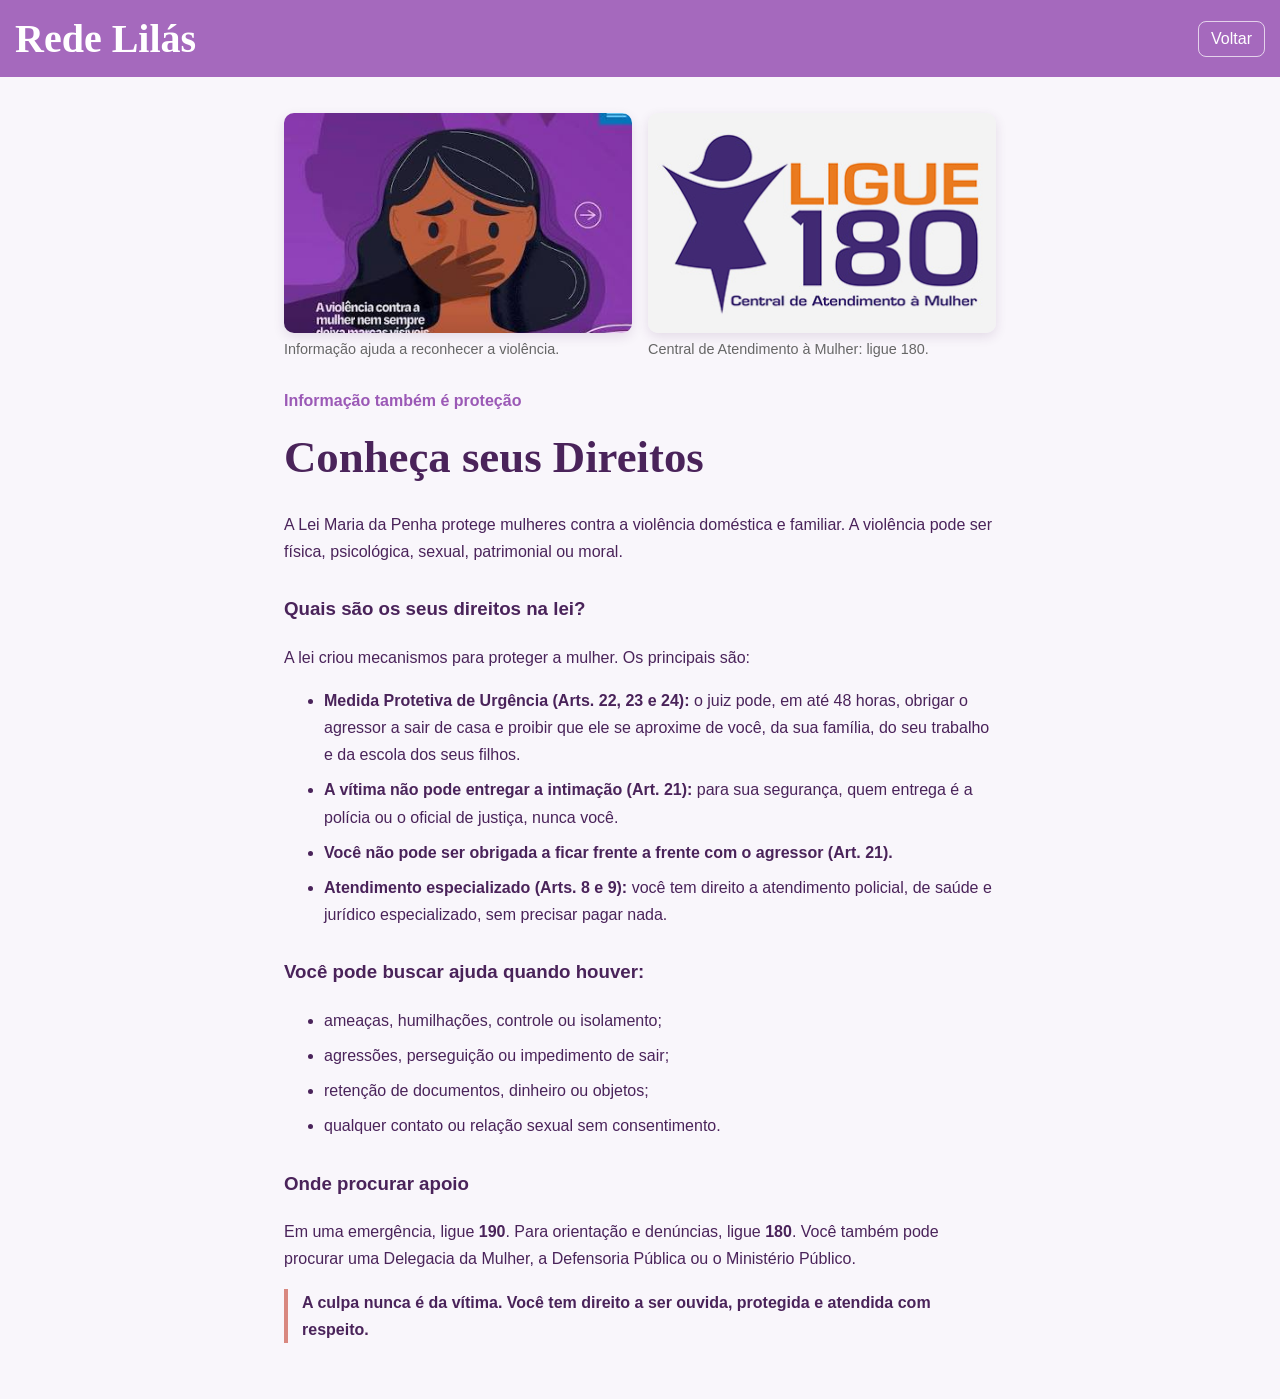
==== direitos.html @ bc1b5ece "atualizção da semna n sei cual" ====
<!DOCTYPE html>
<html lang="pt-BR">
<head>
  <meta charset="UTF-8">
  <meta name="viewport" content="width=device-width, initial-scale=1.0">
  <title>Conheça seus Direitos | Rede Lilás</title>
  <link rel="stylesheet" href="style.css">
</head>
<body>
  <header>
    <h1 id="TEXTO">Rede Lilás</h1>
    <a class="page-back" href="index.html">Voltar</a>
  </header>
  <main class="detail-page">
    <div class="detail-images">
      <figure>
        <img src="images.jpg" alt="Campanha de conscientização sobre violência contra a mulher">
        <figcaption>Informação ajuda a reconhecer a violência.</figcaption>
      </figure>
      <figure>
        <img src="mulher45124.jpg" alt="Cartaz com o telefone 180 da Central de Atendimento à Mulher">
        <figcaption>Central de Atendimento à Mulher: ligue 180.</figcaption>
      </figure>
    </div>
    <p class="detail-kicker">Informação também é proteção</p>
    <h2>Conheça seus Direitos</h2>
    <p>A Lei Maria da Penha protege mulheres contra a violência doméstica e familiar. A violência pode ser física, psicológica, sexual, patrimonial ou moral.</p>
    <h3>Quais são os seus direitos na lei?</h3>
    <p>A lei criou mecanismos para proteger a mulher. Os principais são:</p>
    <ul>
      <li><strong>Medida Protetiva de Urgência (Arts. 22, 23 e 24):</strong> o juiz pode, em até 48 horas, obrigar o agressor a sair de casa e proibir que ele se aproxime de você, da sua família, do seu trabalho e da escola dos seus filhos.</li>
      <li><strong>A vítima não pode entregar a intimação (Art. 21):</strong> para sua segurança, quem entrega é a polícia ou o oficial de justiça, nunca você.</li>
      <li><strong>Você não pode ser obrigada a ficar frente a frente com o agressor (Art. 21).</strong></li>
      <li><strong>Atendimento especializado (Arts. 8 e 9):</strong> você tem direito a atendimento policial, de saúde e jurídico especializado, sem precisar pagar nada.</li>
    </ul>
    <h3>Você pode buscar ajuda quando houver:</h3>
    <ul>
      <li>ameaças, humilhações, controle ou isolamento;</li>
      <li>agressões, perseguição ou impedimento de sair;</li>
      <li>retenção de documentos, dinheiro ou objetos;</li>
      <li>qualquer contato ou relação sexual sem consentimento.</li>
    </ul>
    <h3>Onde procurar apoio</h3>
    <p>Em uma emergência, ligue <strong>190</strong>. Para orientação e denúncias, ligue <strong>180</strong>. Você também pode procurar uma Delegacia da Mulher, a Defensoria Pública ou o Ministério Público.</p>
    <p class="detail-note">A culpa nunca é da vítima. Você tem direito a ser ouvida, protegida e atendida com respeito.</p>
  </main>
</body>
</html>
---- style.css ----
:root{
    --bg:#f9f6fb;
    --primary:#9b59b6;
    --accent:#d98880;
    --muted:#e8daef;
    --text:#4a235a;
  }
  *, *::before, *::after { box-sizing: border-box; }
  html { overflow-x: hidden; }
  body {
    font-family: 'Segoe UI', sans-serif;
    background-color: var(--bg);
    color: var(--text);
    margin: 0;
    text-align: center;
  }
  header {
    background-color: #a569bd;
    color: white;
    padding: 15px;
    display: flex;
    justify-content: space-between;
    align-items: center;
    gap: 12px;
  }
  header h1 { margin: 0; }
  .page-back {
    color:white;
    border:1px solid rgba(255,255,255,0.7);
    padding:8px 12px;
    border-radius:8px;
    text-decoration:none;
  }

  .page-back:hover, .page-back:focus-visible { background-color:rgba(255,255,255,0.15); }
  .header-buttons button {
    background-color: var(--accent);
    color: white;
    border: none;
    padding: 10px 14px;
    border-radius: 8px;
    cursor: pointer;
    margin-left: 8px;
  }

  .banner {
    background-color: #f4ecf7;
    padding: 60px; 
    display: flex;
    align-items: center;
    justify-content: center;
  }
  
  .hero {
    display: flex;
    align-items: center;
    gap: 40px; 
  }

  #TEXTO {
    font-family: "Cormorant Garamond", serif;
    font-size: 2.5rem; 
    font-weight: 700;
    margin: 0;
  }

  .banner-img {
    width: 1000px;
    max-width: 1000px; 
    height: auto;
    object-fit: cover;

  }
  
  .banner-text {
    width: 60%; 
    font-family: "Nunito Sans", sans-serif;
    font-size: 1.5rem; 
    line-height: 1.8; 
    color: #333;
    margin: 5%;
    
  }

  .hero img {
  width:100%;
  max-width:400px; 
  height:auto;
  display:block;
  border-radius:12px; 
  box-shadow:0 6px 18px rgba(74,35,90,0.12)
  }
  .acoes {
  display:flex; 
  justify-content:center; 
  gap:20px; margin:20px
  }

  .info {
  display:flex; 
  justify-content:space-around; 
  flex-wrap:wrap; margin:20px
  }

  .card {
  background-color:var(--muted); 
  padding:15px; 
  border-radius:10px; 
  width:250px; 
  margin:10px;
  color:var(--text);
  text-decoration:none;
  transition:transform .2s, box-shadow .2s, background-color .2s;
  }

  .card:hover, .card:focus-visible {
  background-color:#dfc9e8;
  box-shadow:0 5px 14px rgba(74,35,90,0.16);
  transform:translateY(-3px);
  outline:none;
  }

  .card-link {
  display:inline-block;
  margin-top:8px;
  color:var(--primary);
  font-weight:600;
  }

  .detail-page {
  max-width:760px;
  margin:36px auto 56px;
  padding:0 24px;
  text-align:left;
  line-height:1.7;
  }

  .detail-images {
  display:grid;
  grid-template-columns:repeat(2, minmax(0, 1fr));
  gap:16px;
  margin-bottom:28px;
  }

  .detail-images figure { margin:0; }
  .detail-images img {
  display:block;
  width:100%;
  height:220px;
  object-fit:cover;
  border-radius:10px;
  box-shadow:0 4px 12px rgba(74,35,90,0.12);
  }

  .detail-images figcaption {
  color:#666;
  font-size:.9rem;
  line-height:1.35;
  margin-top:7px;
  }

  .detail-page h2 {
  font-family:"Cormorant Garamond", serif;
  font-size:2.8rem;
  margin:0 0 12px;
  }

  .detail-page h3 { margin-top:28px; }
  .detail-page li { margin-bottom:8px; }
  .detail-kicker { color:var(--primary); font-weight:600; margin-bottom:4px; }
  .detail-note { border-left:4px solid var(--accent); padding-left:14px; font-weight:600; }

  .sobre {
      max-width:1000px; 
      margin:20px auto; 
      text-align:left; 
      padding:0 20px
  }

  .sobre p {
      line-height:1.6
  }

  .galeria {
      display:grid; 
      grid-template-columns:repeat(auto-fit,minmax(160px,1fr)); 
      gap:12px; max-width:1000px; 
      margin:20px auto; 
      padding:0 20px
  }

  .galeria .item {position:relative; 
      overflow:hidden; 
      border-radius:8px
  }

  .galeria img {width:100%; 
      display:block
  }

  .galeria .caption {
      position:absolute; 
      left:0; right:0; bottom:0; 
      background:linear-gradient(0deg, rgba(0,0,0,0.45), transparent); 
      color:white; 
      padding:8px; 
      font-weight:600; 
      transform:translateY(100%); 
      transition:transform .2s
  }

  .galeria .item:hover .caption{transform:translateY(0)}

    .contato {background-color:#fff;
       max-width:700px; 
      width:calc(100% - 40px);
       margin:20px auto 40px;
        padding:16px; 
        border-radius:10px; 
        box-shadow:0 4px 12px rgba(0,0,0,0.04); 
        text-align:left
      }

  .contato form {display:flex; 
      flex-direction:column;
       gap:10px
      }

  .contato input[type=text], .contato input[type=email], 
  .contato textarea {padding:8px; border-radius:6px; border:1px solid #ddd; width:100%; box-sizing:border-box}
  .contato button[type=submit] {background:var(--primary); color:#fff; border:none; padding:10px 12px; border-radius:8px; cursor:pointer}
  .resources {max-width:1000px; margin:10px auto 24px; padding:0 20px; text-align:left}
  .resource-list {display:grid; gap:10px}
  .resource-item {background:var(--muted); padding:10px; border-radius:8px; display:flex; justify-content:space-between; align-items:center}
  .copy-btn {background:transparent; border:1px solid rgba(0,0,0,0.08); padding:6px 8px; border-radius:6px; cursor:pointer}
  #mapaStatus {margin:0 auto 12px; color:#666}
  iframe {width:90%; height:300px; border:none; border-radius:10px}
  footer {background-color:#a569bd; color:white; padding:10px}
  .discreto header, .discreto .banner, .discreto .info, .discreto .sobre, .discreto .galeria, .discreto .mapa, .discreto footer {visibility:hidden}
  .quick-exit {display:none; position:fixed; top:8px; right:8px; background:#fff; color:var(--text); padding:6px 10px; border-radius:6px; box-shadow:0 2px 8px rgba(0,0,0,0.12)}
  .discreto .quick-exit {display:block}

  @media (max-width: 700px) {
    header {
      padding: 12px 16px;
      align-items: flex-start;
    }

    #TEXTO { font-size: 2rem; }
    .header-buttons { flex-shrink: 0; }
    .header-buttons button {
      margin-left: 0;
      padding: 9px 10px;
      font-size: .8rem;
    }

    .banner {
      padding: 28px 16px;
      flex-direction: column;
      gap: 24px;
    }

    .hero { width: 100%; }
    .hero img { max-width: 100%; }
    .banner-text {
      width: 100%;
      margin: 0;
      font-size: 1.05rem;
      line-height: 1.6;
    }

    .info { margin: 16px 10px; }
    .card {
      width: 100%;
      margin: 6px 0;
    }

    .sobre { margin: 20px auto; padding: 0 20px; }
    .detail-images { grid-template-columns:1fr; }
    .detail-images img { height:auto; max-height:320px; }
    .galeria {
      grid-template-columns: repeat(2, minmax(0, 1fr));
      gap: 8px;
      padding: 0 16px;
    }

    .contato {
      width: calc(100% - 32px);
      margin: 20px auto 32px;
      padding: 14px;
    }

    .resources { padding: 0 16px; }
    .resources > div[style] {
      flex-wrap: wrap;
      margin-right: 0 !important;
      margin-left: 0 !important;
    }
    .resources > div[style] input,
    .resources > div[style] button {
      min-width: 0;
      flex: 1 1 100% !important;
    }
    .resource-item {
      align-items: flex-start;
      flex-direction: column;
      gap: 10px;
    }
    .resource-item > div:last-child {
      display: flex;
      flex-wrap: wrap;
      gap: 6px;
    }
    .resource-item > div:last-child button { margin-left: 0 !important; }

    #mapaStatus { padding: 0 16px; }
    iframe { width: calc(100% - 32px); height: 280px; }
  }
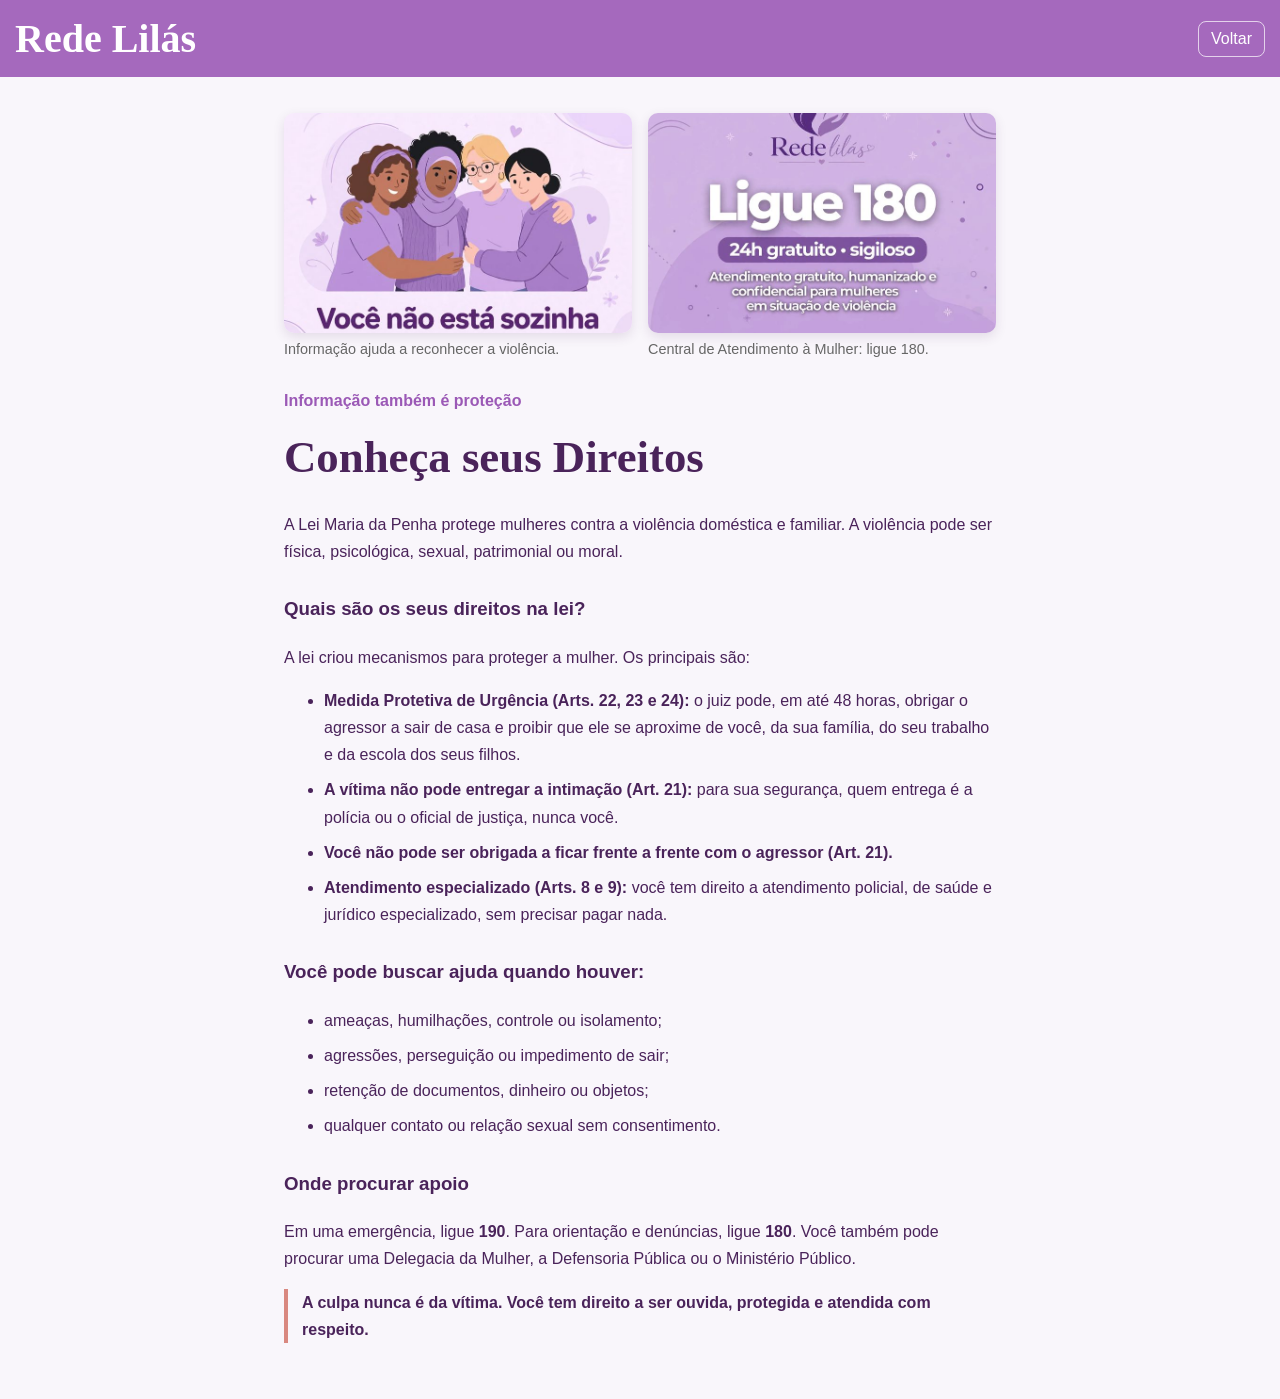
==== commit 711ea729: "geg" ====
--- a/direitos.html
+++ b/direitos.html
@@ -14,11 +14,11 @@
   <main class="detail-page">
     <div class="detail-images">
       <figure>
-        <img src="images.jpg" alt="Campanha de conscientização sobre violência contra a mulher">
+        <img src="hdhd.jpeg" alt="Campanha de conscientização sobre violência contra a mulher">
         <figcaption>Informação ajuda a reconhecer a violência.</figcaption>
       </figure>
       <figure>
-        <img src="mulher45124.jpg" alt="Cartaz com o telefone 180 da Central de Atendimento à Mulher">
+        <img src="180.jpeg" alt="Cartaz com o telefone 180 da Central de Atendimento à Mulher">
         <figcaption>Central de Atendimento à Mulher: ligue 180.</figcaption>
       </figure>
     </div>
--- a/style.css
+++ b/style.css
@@ -5,6 +5,8 @@
     --muted:#e8daef;
     --text:#4a235a;
   }
+
+
   *, *::before, *::after { box-sizing: border-box; }
   html { overflow-x: hidden; }
   body {
@@ -14,6 +16,24 @@
     margin: 0;
     text-align: center;
   }
+
+  a {
+    color: var(--primary);
+    text-decoration-thickness: 2px;
+    text-underline-offset: 3px;
+    transition: color .2s, background-color .2s;
+  }
+
+  a:hover {
+    color: #6c3483;
+  }
+
+  a:focus-visible {
+    outline: 3px solid var(--accent);
+    outline-offset: 3px;
+  }
+
+
   header {
     background-color: #a569bd;
     color: white;
@@ -23,6 +43,7 @@
     align-items: center;
     gap: 12px;
   }
+
   header h1 { margin: 0; }
   .page-back {
     color:white;
@@ -98,18 +119,25 @@
 
   .info {
   display:flex; 
-  justify-content:space-around; 
-  flex-wrap:wrap; margin:20px
+  justify-content:center; 
+  align-items:stretch;
+  flex-wrap:wrap;
+  gap:12px;
+  margin:20px
   }
 
   .card {
   background-color:var(--muted); 
-  padding:15px; 
+  padding:22px 20px; 
   border-radius:10px; 
-  width:250px; 
-  margin:10px;
+  width:300px;
+  min-height:190px;
+  margin:0;
   color:var(--text);
   text-decoration:none;
+  display:flex;
+  flex-direction:column;
+  justify-content:center;
   transition:transform .2s, box-shadow .2s, background-color .2s;
   }
 
@@ -169,6 +197,88 @@
   .detail-page li { margin-bottom:8px; }
   .detail-kicker { color:var(--primary); font-weight:600; margin-bottom:4px; }
   .detail-note { border-left:4px solid var(--accent); padding-left:14px; font-weight:600; }
+
+  .afghan-article {
+    background: rgba(255, 255, 255, 0.6);
+    padding: 28px 28px 32px;
+    border-radius: 18px;
+    box-shadow: 0 8px 24px rgba(74, 35, 90, 0.08);
+  }
+
+  .afghan-article .lead {
+    font-size: 1.08rem;
+    color: #4a235a;
+    margin-bottom: 20px;
+  }
+
+  .afghan-article ol,
+  .afghan-article ul {
+    padding-left: 1.5rem;
+  }
+
+  .afghan-article .quote {
+    margin: 26px 0;
+    padding: 18px 22px;
+    background: #f3e4f7;
+    border-left: 5px solid var(--primary);
+    color: var(--text);
+    font-weight: 700;
+    font-size: 1.1rem;
+    border-radius: 10px;
+  }
+.featured-image {
+    margin: 0 0 20px;
+    border-radius: 14px;
+    overflow: hidden;
+    box-shadow: 0 6px 18px rgba(74, 35, 90, 0.10);
+}
+
+.featured-image img {
+    display: block;
+    width: 100%;
+    height: 360px;
+    object-fit: cover;
+}
+  .image-gallery-two {
+    display: block;
+    width: 100%;
+    height: 360px;
+    object-fit: cover;
+}
+
+  .image-gallery-two figure {
+    margin: 0;
+    overflow: hidden;
+    border-radius: 12px;
+    box-shadow: 0 6px 18px rgba(74, 35, 90, 0.10);
+  }
+
+  .image-gallery-two img {
+    display: block;
+    width: 100%;
+    height: 240px;
+    object-fit: cover;
+  }
+
+.image-gallery-two {
+    margin: 18px 0 24px;
+}
+
+.image-gallery-two figure:only-child {
+    width: 100%;
+    margin: 0;
+    border-radius: 14px;
+    overflow: hidden;
+    box-shadow: 0 6px 18px rgba(74, 35, 90, 0.10);
+}
+
+.image-gallery-two figure:only-child img {
+    display: block;
+    width: 100%;
+    height: 360px;
+    object-fit: cover;
+}
+   
 
   .sobre {
       max-width:1000px; 
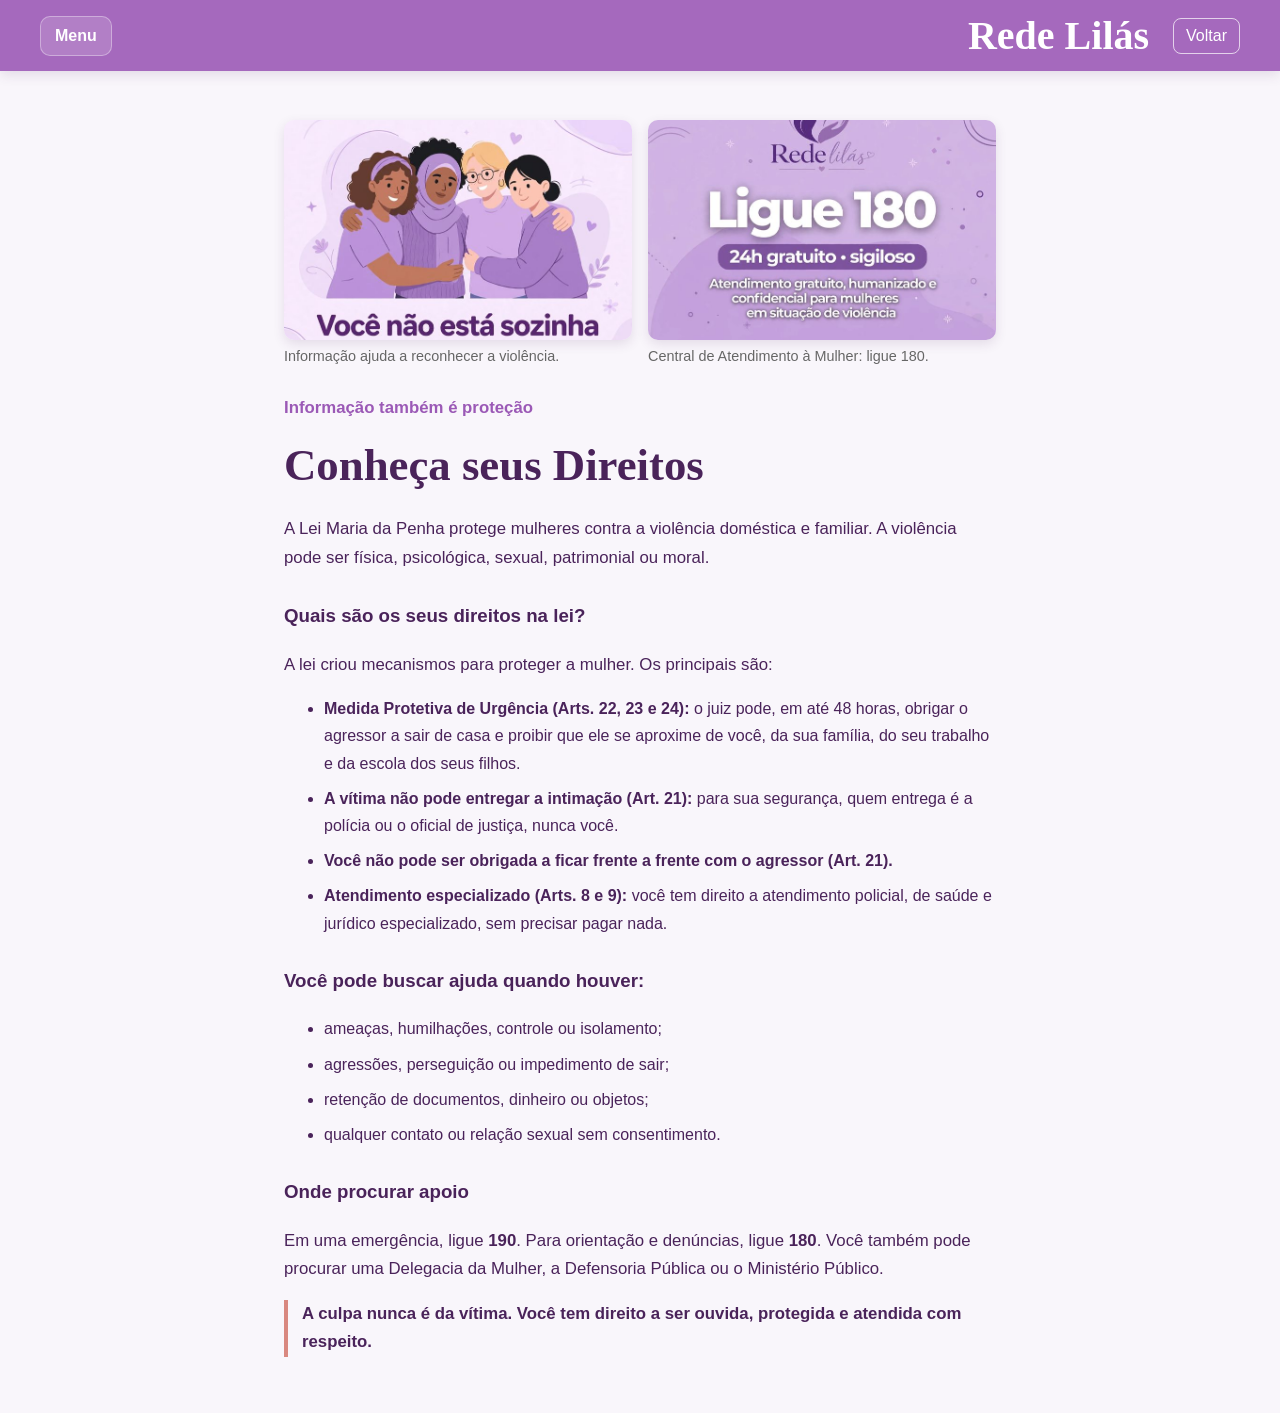
==== commit f6d3f6be: "fr" ====
--- a/direitos.html
+++ b/direitos.html
@@ -8,8 +8,24 @@
 </head>
 <body>
   <header>
-    <h1 id="TEXTO">Rede Lilás</h1>
-    <a class="page-back" href="index.html">Voltar</a>
+    <div class="header-inner">
+      <details class="topbar-menu">
+        <summary>Menu</summary>
+        <nav class="menu-links" aria-label="Menu principal">
+          <a href="index.html">Início</a>
+          <a href="direitos.html">Direitos</a>
+          <a href="rede-de-apoio.html">Mulheres no Afeganistão</a>
+          <a href="navegacao-segura.html">Histórias</a>
+          <a href="navegacao-segura.html#MALALA-YOUSAFZAI">Malala</a>
+          <a href="navegacao-segura.html#CASO-ROGER">Caso Roger</a>
+          <a href="navegacao-segura.html#MARIA-DA-PENHA">Maria da Penha</a>
+          <a href="navegacao-segura.html#ELIZA-SAMUDIO">Eliza Samudio</a>
+          <a href="navegacao-segura.html#ALISON-BOTHA">Alison Botha</a>
+        </nav>
+      </details>
+      <h1 id="TEXTO">Rede Lilás</h1>
+      <a class="page-back" href="index.html">Voltar</a>
+    </div>
   </header>
   <main class="detail-page">
     <div class="detail-images">
--- a/style.css
+++ b/style.css
@@ -6,6 +6,26 @@
     --text:#4a235a;
   }
 
+  .header-buttons {
+    display: flex;
+    gap: 10px; 
+    justify-content: center; 
+    margin-top: 10px; 
+  }
+  
+  .header-buttons button {
+    padding: 10px 20px;
+    border: none;
+    border-radius: 5px;
+    background-color: #6a1b9a; 
+    color: white;
+    font-size: 16px;
+    cursor: pointer;
+    transition: background-color 0.3s ease;
+  }
+  
+  .header-buttons button:hover {
+    background-color: #8e24aa; }
 
   *, *::before, *::after { box-sizing: border-box; }
   html { overflow-x: hidden; }
@@ -14,7 +34,15 @@
     background-color: var(--bg);
     color: var(--text);
     margin: 0;
+    padding-top: 88px;
     text-align: center;
+  }
+
+  p {
+    margin: 0 0 1rem;
+    font-size: 1.05rem;
+    line-height: 1.7;
+    color: var(--text);
   }
 
   a {
@@ -35,16 +63,109 @@
 
 
   header {
+    position: fixed;
+    top: 0;
+    left: 0;
+    right: 0;
+    z-index: 1000;
     background-color: #a569bd;
     color: white;
-    padding: 15px;
+    padding: 12px 18px;
+    box-shadow: 0 4px 12px rgba(74, 35, 90, 0.12);
+  }
+
+  .header-inner {
+    max-width: 1200px;
+    margin: 0 auto;
     display: flex;
+    align-items: center;
     justify-content: space-between;
+    gap: 12px;
+    position: relative;
+  }
+
+  .header-left,
+  .header-right {
+    display: flex;
     align-items: center;
     gap: 12px;
   }
 
+  .header-left {
+    justify-content: flex-start;
+    flex: 1;
+  }
+
+  .header-right {
+    justify-content: flex-end;
+    margin-left: auto;
+  }
+
+  .header-inner > h1 {
+    margin: 0;
+  }
+
+  .header-inner > .topbar-menu {
+    margin-right: auto;
+  }
+
+  .header-inner > .page-back {
+    margin-left: 12px;
+  }
+
   header h1 { margin: 0; }
+
+  .topbar-menu {
+    position: relative;
+  }
+
+  .topbar-menu summary {
+    list-style: none;
+    cursor: pointer;
+    padding: 10px 14px;
+    border-radius: 10px;
+    background: rgba(255,255,255,0.15);
+    color: white;
+    font-weight: 700;
+    border: 1px solid rgba(255,255,255,0.35);
+    user-select: none;
+  }
+
+  .topbar-menu summary::-webkit-details-marker { display: none; }
+
+  .topbar-menu[open] summary {
+    background: rgba(255,255,255,0.22);
+  }
+
+  .menu-links {
+    position: absolute;
+    right: 0;
+    top: calc(100% + 8px);
+    min-width: 220px;
+    background: #fff;
+    border-radius: 12px;
+    box-shadow: 0 12px 24px rgba(74, 35, 90, 0.16);
+    padding: 8px;
+    display: grid;
+    gap: 6px;
+    text-align: left;
+  }
+
+  .menu-links a {
+    display: block;
+    padding: 10px 12px;
+    border-radius: 8px;
+    color: var(--text);
+    text-decoration: none;
+    font-weight: 600;
+  }
+
+  .menu-links a:hover,
+  .menu-links a:focus-visible {
+    background: #f4ecf7;
+    color: var(--primary);
+  }
+
   .page-back {
     color:white;
     border:1px solid rgba(255,255,255,0.7);
@@ -157,7 +278,7 @@
 
   .detail-page {
   max-width:760px;
-  margin:36px auto 56px;
+  margin:32px auto 56px;
   padding:0 24px;
   text-align:left;
   line-height:1.7;
@@ -226,6 +347,37 @@
     font-size: 1.1rem;
     border-radius: 10px;
   }
+
+  .freedom-list,
+  .afghan-article ul,
+  .afghan-article ol {
+    padding-left: 1.4rem;
+  }
+
+  .statement,
+  .hashtags {
+    font-weight: 700;
+    color: var(--text);
+    margin-top: 16px;
+  }
+
+  .action-button {
+    display: inline-block;
+    margin-top: 20px;
+    background: var(--primary);
+    color: #fff;
+    padding: 10px 16px;
+    border-radius: 10px;
+    text-decoration: none;
+    font-weight: 700;
+  }
+
+  .action-button:hover,
+  .action-button:focus-visible {
+    background: #7d3d9d;
+    color: #fff;
+  }
+
 .featured-image {
     margin: 0 0 20px;
     border-radius: 14px;
@@ -353,7 +505,43 @@
   @media (max-width: 700px) {
     header {
       padding: 12px 16px;
-      align-items: flex-start;
+    }
+
+    .header-inner {
+      flex-wrap: wrap;
+      justify-content: space-between;
+      gap: 10px;
+    }
+
+    .header-left,
+    .header-right {
+      width: 100%;
+      justify-content: space-between;
+    }
+
+    header h1 {
+      width: auto;
+      font-size: clamp(1.8rem, 6vw, 2.4rem);
+      line-height: 1.2;
+      text-align: center;
+      flex: 1;
+    }
+
+    .page-back {
+      width: auto;
+      text-align: center;
+      display: inline-block;
+    }
+
+    .topbar-menu {
+      width: auto;
+      display: flex;
+      justify-content: center;
+    }
+
+    .menu-links {
+      right: 0;
+      transform: none;
     }
 
     #TEXTO { font-size: 2rem; }
@@ -386,8 +574,50 @@
     }
 
     .sobre { margin: 20px auto; padding: 0 20px; }
+    .detail-page {
+      max-width: 100%;
+      padding: 0 16px;
+      margin: 24px auto 40px;
+    }
+
+    .detail-page h2 {
+      font-size: 2.2rem;
+      line-height: 1.1;
+    }
+
+    .detail-page h3 {
+      font-size: 1.5rem;
+    }
+
     .detail-images { grid-template-columns:1fr; }
     .detail-images img { height:auto; max-height:320px; }
+    .featured-image img,
+    .image-gallery-two img {
+      height: 220px;
+    }
+
+    .afghan-article {
+      padding: 18px 16px 24px;
+    }
+
+    .afghan-article .lead,
+    .afghan-article p,
+    .afghan-article li {
+      font-size: 1rem;
+    }
+
+    .afghan-article .quote {
+      padding: 14px 16px;
+      font-size: 1rem;
+    }
+
+    .action-button {
+      display: block;
+      width: 100%;
+      text-align: center;
+      box-sizing: border-box;
+    }
+
     .galeria {
       grid-template-columns: repeat(2, minmax(0, 1fr));
       gap: 8px;
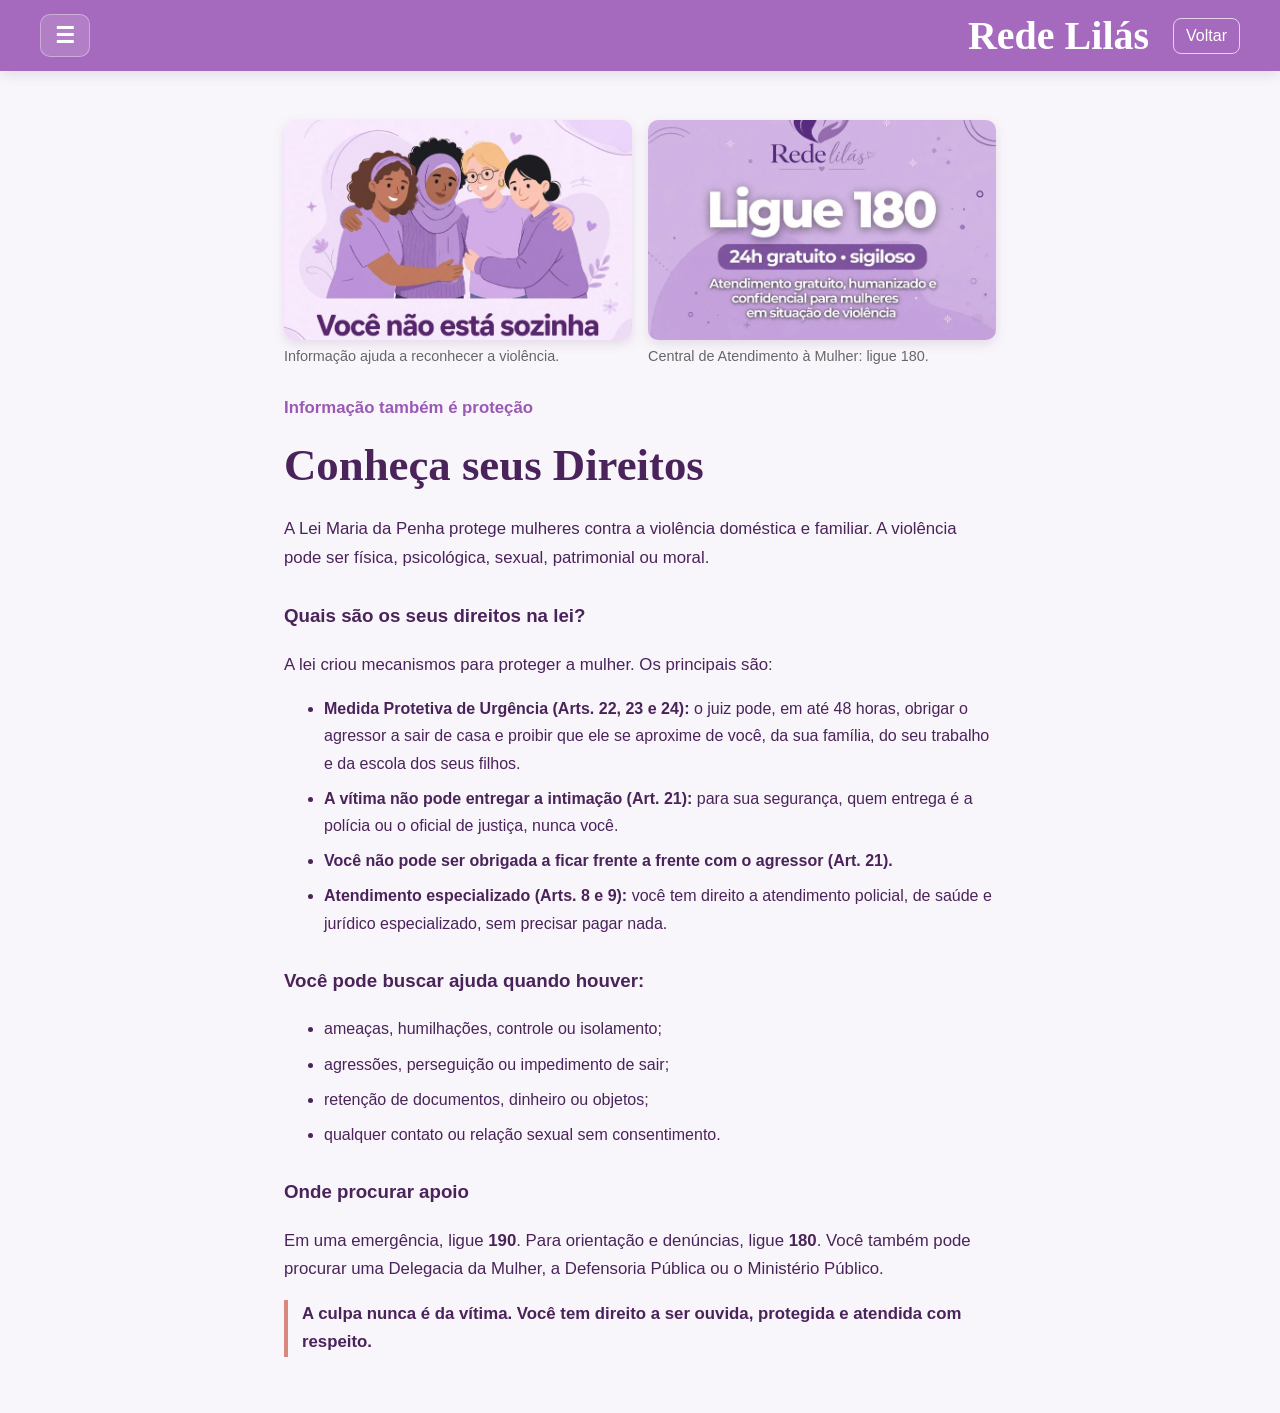
==== commit e3e127b7: "gbgrr" ====
--- a/direitos.html
+++ b/direitos.html
@@ -10,7 +10,7 @@
   <header>
     <div class="header-inner">
       <details class="topbar-menu">
-        <summary>Menu</summary>
+        <summary aria-label="Abrir menu" title="Abrir menu"><span class="menu-icon" aria-hidden="true">&#9776;</span></summary>
         <nav class="menu-links" aria-label="Menu principal">
           <a href="index.html">Início</a>
           <a href="direitos.html">Direitos</a>
--- a/style.css
+++ b/style.css
@@ -30,12 +30,13 @@
   *, *::before, *::after { box-sizing: border-box; }
   html { overflow-x: hidden; }
   body {
-    font-family: 'Segoe UI', sans-serif;
+    font-family: "Nunito Sans", "Segoe UI", sans-serif;
     background-color: var(--bg);
     color: var(--text);
     margin: 0;
     padding-top: 88px;
     text-align: center;
+    min-width: 320px;
   }
 
   p {
@@ -115,6 +116,18 @@
 
   header h1 { margin: 0; }
 
+  button,
+  input,
+  textarea { font: inherit; }
+
+  button:focus-visible,
+  summary:focus-visible,
+  input:focus-visible,
+  textarea:focus-visible {
+    outline: 3px solid var(--accent);
+    outline-offset: 2px;
+  }
+
   .topbar-menu {
     position: relative;
   }
@@ -129,9 +142,23 @@
     font-weight: 700;
     border: 1px solid rgba(255,255,255,0.35);
     user-select: none;
+    transition: background-color .2s ease, transform .2s ease, box-shadow .2s ease;
   }
 
   .topbar-menu summary::-webkit-details-marker { display: none; }
+
+  .menu-icon {
+    display: block;
+    font-size: 1.35rem;
+    line-height: 1;
+  }
+
+  .topbar-menu summary:hover,
+  .topbar-menu summary:focus-visible {
+    background: rgba(255,255,255,0.28);
+    transform: translateY(-2px);
+    box-shadow: 0 4px 10px rgba(74, 35, 90, 0.16);
+  }
 
   .topbar-menu[open] summary {
     background: rgba(255,255,255,0.22);
@@ -139,7 +166,7 @@
 
   .menu-links {
     position: absolute;
-    right: 0;
+    left: 0;
     top: calc(100% + 8px);
     min-width: 220px;
     background: #fff;
@@ -149,6 +176,13 @@
     display: grid;
     gap: 6px;
     text-align: left;
+    transform-origin: left top;
+    animation: menu-open .2s ease-out;
+  }
+
+  @keyframes menu-open {
+    from { opacity: 0; transform: translateY(-6px) scaleX(0); }
+    to { opacity: 1; transform: translateY(0) scaleX(1); }
   }
 
   .menu-links a {
@@ -187,16 +221,19 @@
 
   .banner {
     background-color: #f4ecf7;
-    padding: 60px; 
+    padding: 56px 24px;
     display: flex;
     align-items: center;
     justify-content: center;
+    gap: clamp(24px, 5vw, 64px);
   }
   
   .hero {
     display: flex;
     align-items: center;
-    gap: 40px; 
+    justify-content: center;
+    flex: 1 1 360px;
+    min-width: 0;
   }
 
   #TEXTO {
@@ -207,18 +244,18 @@
   }
 
   .banner-img {
-    width: 1000px;
-    max-width: 1000px; 
+    width: 100%;
+    max-width: 520px;
     height: auto;
     object-fit: cover;
 
   }
   
   .banner-text {
-    width: 60%; 
+    width: min(100%, 620px);
     font-family: "Nunito Sans", sans-serif;
-    font-size: 1.5rem; 
-    line-height: 1.8; 
+    font-size: clamp(1rem, 1.5vw, 1.25rem);
+    line-height: 1.65;
     color: #333;
     margin: 5%;
     
@@ -226,16 +263,16 @@
 
   .hero img {
   width:100%;
-  max-width:400px; 
+  max-width:520px;
   height:auto;
   display:block;
   border-radius:12px; 
-  box-shadow:0 6px 18px rgba(74,35,90,0.12)
+  box-shadow:0 6px 18px rgba(74,35,90,0.12);
   }
   .acoes {
   display:flex; 
   justify-content:center; 
-  gap:20px; margin:20px
+  gap:20px; margin:20px;
   }
 
   .info {
@@ -244,7 +281,8 @@
   align-items:stretch;
   flex-wrap:wrap;
   gap:12px;
-  margin:20px
+  margin:20px auto;
+  max-width: 1000px;
   }
 
   .card {
@@ -284,6 +322,118 @@
   line-height:1.7;
   }
 
+  .sobre,
+  .galeria,
+  .mapa,
+  .contato,
+  .resources {
+    width: min(100% - 32px, 1000px);
+    margin: 40px auto;
+  }
+
+  .sobre,
+  .mapa,
+  .contato,
+  .resources {
+    padding: 28px 24px;
+    background: #fff;
+    border-radius: 14px;
+    box-shadow: 0 6px 18px rgba(74, 35, 90, 0.08);
+  }
+
+  .sobre h3,
+  .galeria h3,
+  .mapa h3,
+  .contato h3,
+  .resources h3,
+  footer p { margin-top: 0; }
+
+  .galeria {
+    display: grid;
+    grid-template-columns: repeat(auto-fit, minmax(180px, 1fr));
+    gap: 14px;
+  }
+
+  .galeria .item { min-width: 0; }
+  .galeria img {
+    display: block;
+    width: 100%;
+    aspect-ratio: 4 / 3;
+    object-fit: cover;
+    border-radius: 10px;
+  }
+
+  #mapaAjuda {
+    display: block;
+    width: 100%;
+    min-height: 320px;
+    border: 0;
+    border-radius: 10px;
+  }
+
+  #con,
+  .resources > div:first-of-type {
+    display: flex;
+    flex-wrap: wrap;
+    gap: 10px;
+    justify-content: center;
+  }
+
+  #con input,
+  #con textarea { flex: 1 1 240px; }
+  #con textarea { min-width: 100%; resize: vertical; }
+  #con input,
+  #con textarea,
+  #con button,
+  .resources input,
+  .resources button {
+    min-height: 44px;
+    padding: 10px 12px;
+    border: 1px solid #d8c8df;
+    border-radius: 8px;
+  }
+
+  #con button,
+  .resources button { background: var(--primary); color: #fff; cursor: pointer; }
+
+  .resource-list { display: grid; gap: 10px; }
+  .resource-item {
+    display: flex;
+    align-items: center;
+    justify-content: space-between;
+    gap: 12px;
+    padding: 12px;
+    border: 1px solid #e4d8e8;
+    border-radius: 8px;
+    text-align: left;
+  }
+  .resource-item > div:last-child { display: flex; flex-wrap: wrap; gap: 6px; justify-content: flex-end; }
+  .resource-item button { min-height: 38px; padding: 8px 10px; border: 0; border-radius: 6px; cursor: pointer; }
+
+  .discreto > *:not(header):not(.quick-exit) { visibility: hidden; }
+  .discreto header { background: #222; }
+
+  .quick-exit {
+    position: fixed;
+    right: 18px;
+    bottom: 18px;
+    z-index: 1100;
+    min-height: 44px;
+    padding: 10px 16px;
+    border: 0;
+    border-radius: 8px;
+    background: #8e2f4f;
+    color: #fff;
+    font-weight: 700;
+    cursor: pointer;
+    box-shadow: 0 4px 12px rgba(50, 20, 30, 0.24);
+  }
+
+  .quick-exit:hover,
+  .quick-exit:focus-visible { background: #6f1f3a; }
+
+  footer { padding: 24px; }
+
   .detail-images {
   display:grid;
   grid-template-columns:repeat(2, minmax(0, 1fr));
@@ -378,6 +528,9 @@
     color: #fff;
   }
 
+  .map-link { display: none; }
+  .map-link:not([hidden]) { display: inline-block; }
+
 .featured-image {
     margin: 0 0 20px;
     border-radius: 14px;
@@ -392,10 +545,49 @@
     object-fit: cover;
 }
   .image-gallery-two {
-    display: block;
+      display: block;
     width: 100%;
-    height: 360px;
-    object-fit: cover;
+      margin: 24px 0;
+  }
+
+  .image-gallery-two figure { margin: 0; }
+  .image-gallery-two img {
+      display: block;
+      width: 100%;
+      max-height: 420px;
+      object-fit: cover;
+      border-radius: 10px;
+  }
+
+  @media (max-width: 700px) {
+    body { padding-top: 116px; }
+    header { padding: 10px 12px; }
+    .header-inner,
+    .header-left { flex-wrap: wrap; }
+    .header-inner { justify-content: center; }
+    .header-left { justify-content: center; flex-basis: 100%; }
+    .header-right { margin-left: 0; }
+    .header-inner > .page-back { margin-left: 0; }
+    .topbar-menu { z-index: 2; }
+    .menu-links { left: 0; right: auto; min-width: min(260px, calc(100vw - 24px)); }
+    #TEXTO { font-size: 1.8rem; }
+    .banner { flex-direction: column; padding: 28px 16px; }
+    .banner-text { margin: 0; text-align: left; }
+    .hero img { max-height: 300px; object-fit: cover; }
+    .detail-page { padding: 0 16px; margin-top: 24px; }
+    .detail-images { grid-template-columns: 1fr; }
+    .detail-page h2 { font-size: 2.2rem; }
+    .afghan-article { padding: 20px 16px 24px; }
+    .featured-image img { height: 240px; }
+    .resource-item { align-items: flex-start; flex-direction: column; }
+    .resource-item > div:last-child { justify-content: flex-start; }
+    .resources > div:first-of-type { flex-direction: column; }
+    .resources input { width: 100% !important; flex: auto !important; }
+    .quick-exit { right: 12px; bottom: 12px; }
+  }
+
+  @media (prefers-reduced-motion: reduce) {
+    *, *::before, *::after { scroll-behavior: auto !important; transition-duration: 0.01ms !important; }
 }
 
   .image-gallery-two figure {
@@ -519,6 +711,10 @@
       justify-content: space-between;
     }
 
+    .header-right {
+      justify-content: flex-end;
+    }
+
     header h1 {
       width: auto;
       font-size: clamp(1.8rem, 6vw, 2.4rem);
@@ -540,8 +736,7 @@
     }
 
     .menu-links {
-      right: 0;
-      transform: none;
+      left: 0;
     }
 
     #TEXTO { font-size: 2rem; }
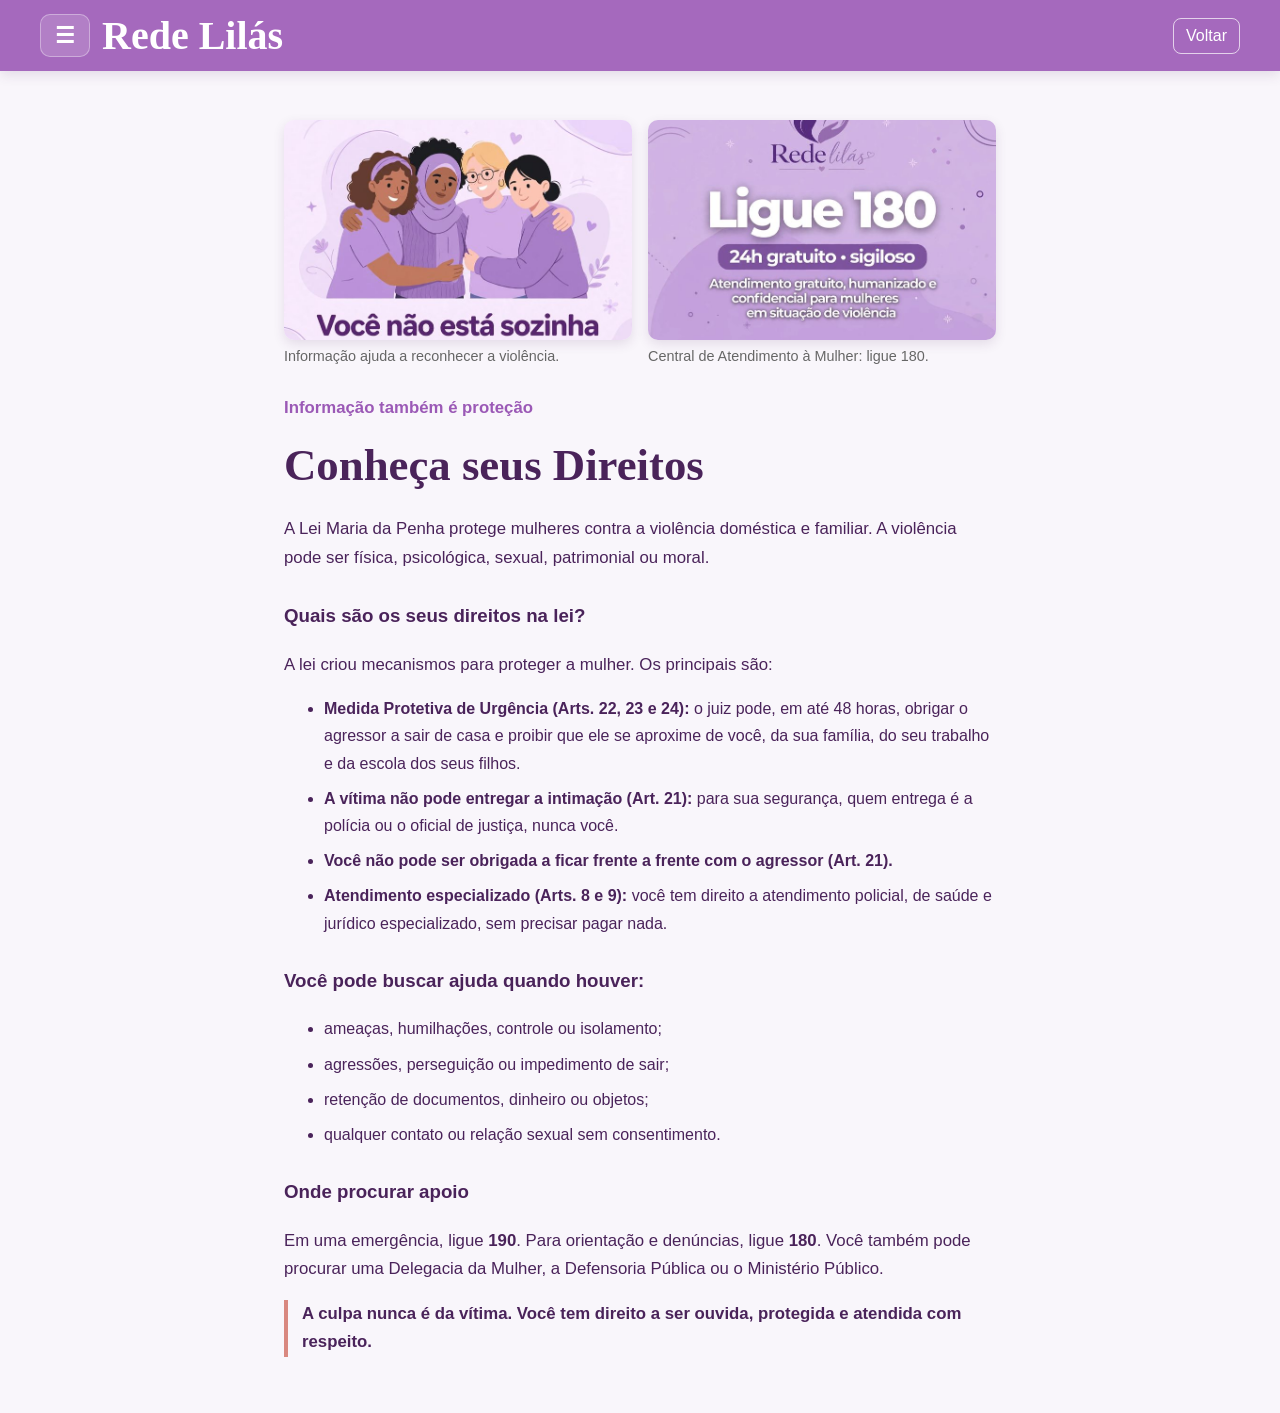
==== commit 5ca36a50: "thyj" ====
--- a/direitos.html
+++ b/direitos.html
@@ -9,6 +9,7 @@
 <body>
   <header>
     <div class="header-inner">
+      <div class="header-left">
       <details class="topbar-menu">
         <summary aria-label="Abrir menu" title="Abrir menu"><span class="menu-icon" aria-hidden="true">&#9776;</span></summary>
         <nav class="menu-links" aria-label="Menu principal">
@@ -24,7 +25,8 @@
         </nav>
       </details>
       <h1 id="TEXTO">Rede Lilás</h1>
-      <a class="page-back" href="index.html">Voltar</a>
+      </div>
+      <div class="header-right"><a class="page-back" href="index.html">Voltar</a></div>
     </div>
   </header>
   <main class="detail-page">
--- a/style.css
+++ b/style.css
@@ -5,27 +5,6 @@
     --muted:#e8daef;
     --text:#4a235a;
   }
-
-  .header-buttons {
-    display: flex;
-    gap: 10px; 
-    justify-content: center; 
-    margin-top: 10px; 
-  }
-  
-  .header-buttons button {
-    padding: 10px 20px;
-    border: none;
-    border-radius: 5px;
-    background-color: #6a1b9a; 
-    color: white;
-    font-size: 16px;
-    cursor: pointer;
-    transition: background-color 0.3s ease;
-  }
-  
-  .header-buttons button:hover {
-    background-color: #8e24aa; }
 
   *, *::before, *::after { box-sizing: border-box; }
   html { overflow-x: hidden; }
@@ -85,33 +64,20 @@
     position: relative;
   }
 
-  .header-left,
+  .header-left {
+    display: flex;
+    align-items: center;
+    justify-content: flex-start;
+    gap: 12px;
+    min-width: 0;
+    flex: 1;
+  }
+
   .header-right {
     display: flex;
     align-items: center;
-    gap: 12px;
-  }
-
-  .header-left {
-    justify-content: flex-start;
-    flex: 1;
-  }
-
-  .header-right {
     justify-content: flex-end;
     margin-left: auto;
-  }
-
-  .header-inner > h1 {
-    margin: 0;
-  }
-
-  .header-inner > .topbar-menu {
-    margin-right: auto;
-  }
-
-  .header-inner > .page-back {
-    margin-left: 12px;
   }
 
   header h1 { margin: 0; }
@@ -216,7 +182,14 @@
     padding: 10px 14px;
     border-radius: 8px;
     cursor: pointer;
-    margin-left: 8px;
+    white-space: nowrap;
+    transition: background-color .2s ease, transform .2s ease;
+  }
+
+  .header-buttons button:hover,
+  .header-buttons button:focus-visible {
+    background-color: #c56f68;
+    transform: translateY(-1px);
   }
 
   .banner {
@@ -560,17 +533,12 @@
   }
 
   @media (max-width: 700px) {
-    body { padding-top: 116px; }
+    body { padding-top: 88px; }
     header { padding: 10px 12px; }
-    .header-inner,
-    .header-left { flex-wrap: wrap; }
-    .header-inner { justify-content: center; }
-    .header-left { justify-content: center; flex-basis: 100%; }
-    .header-right { margin-left: 0; }
-    .header-inner > .page-back { margin-left: 0; }
-    .topbar-menu { z-index: 2; }
+    .header-inner { gap: 8px; }
+    .topbar-menu { z-index: 2; flex-shrink: 0; }
     .menu-links { left: 0; right: auto; min-width: min(260px, calc(100vw - 24px)); }
-    #TEXTO { font-size: 1.8rem; }
+    #TEXTO { font-size: clamp(1.45rem, 7vw, 2rem); white-space: nowrap; overflow: hidden; text-overflow: ellipsis; text-align: center; }
     .banner { flex-direction: column; padding: 28px 16px; }
     .banner-text { margin: 0; text-align: left; }
     .hero img { max-height: 300px; object-fit: cover; }
@@ -695,54 +663,10 @@
   .discreto .quick-exit {display:block}
 
   @media (max-width: 700px) {
-    header {
-      padding: 12px 16px;
-    }
-
-    .header-inner {
-      flex-wrap: wrap;
-      justify-content: space-between;
-      gap: 10px;
-    }
-
-    .header-left,
-    .header-right {
-      width: 100%;
-      justify-content: space-between;
-    }
-
-    .header-right {
-      justify-content: flex-end;
-    }
-
-    header h1 {
-      width: auto;
-      font-size: clamp(1.8rem, 6vw, 2.4rem);
-      line-height: 1.2;
-      text-align: center;
-      flex: 1;
-    }
-
-    .page-back {
-      width: auto;
-      text-align: center;
-      display: inline-block;
-    }
-
-    .topbar-menu {
-      width: auto;
-      display: flex;
-      justify-content: center;
-    }
-
-    .menu-links {
-      left: 0;
-    }
-
-    #TEXTO { font-size: 2rem; }
+    header h1 { line-height: 1.2; text-align: left; }
+    .page-back { display: inline-block; white-space: nowrap; }
     .header-buttons { flex-shrink: 0; }
     .header-buttons button {
-      margin-left: 0;
       padding: 9px 10px;
       font-size: .8rem;
     }
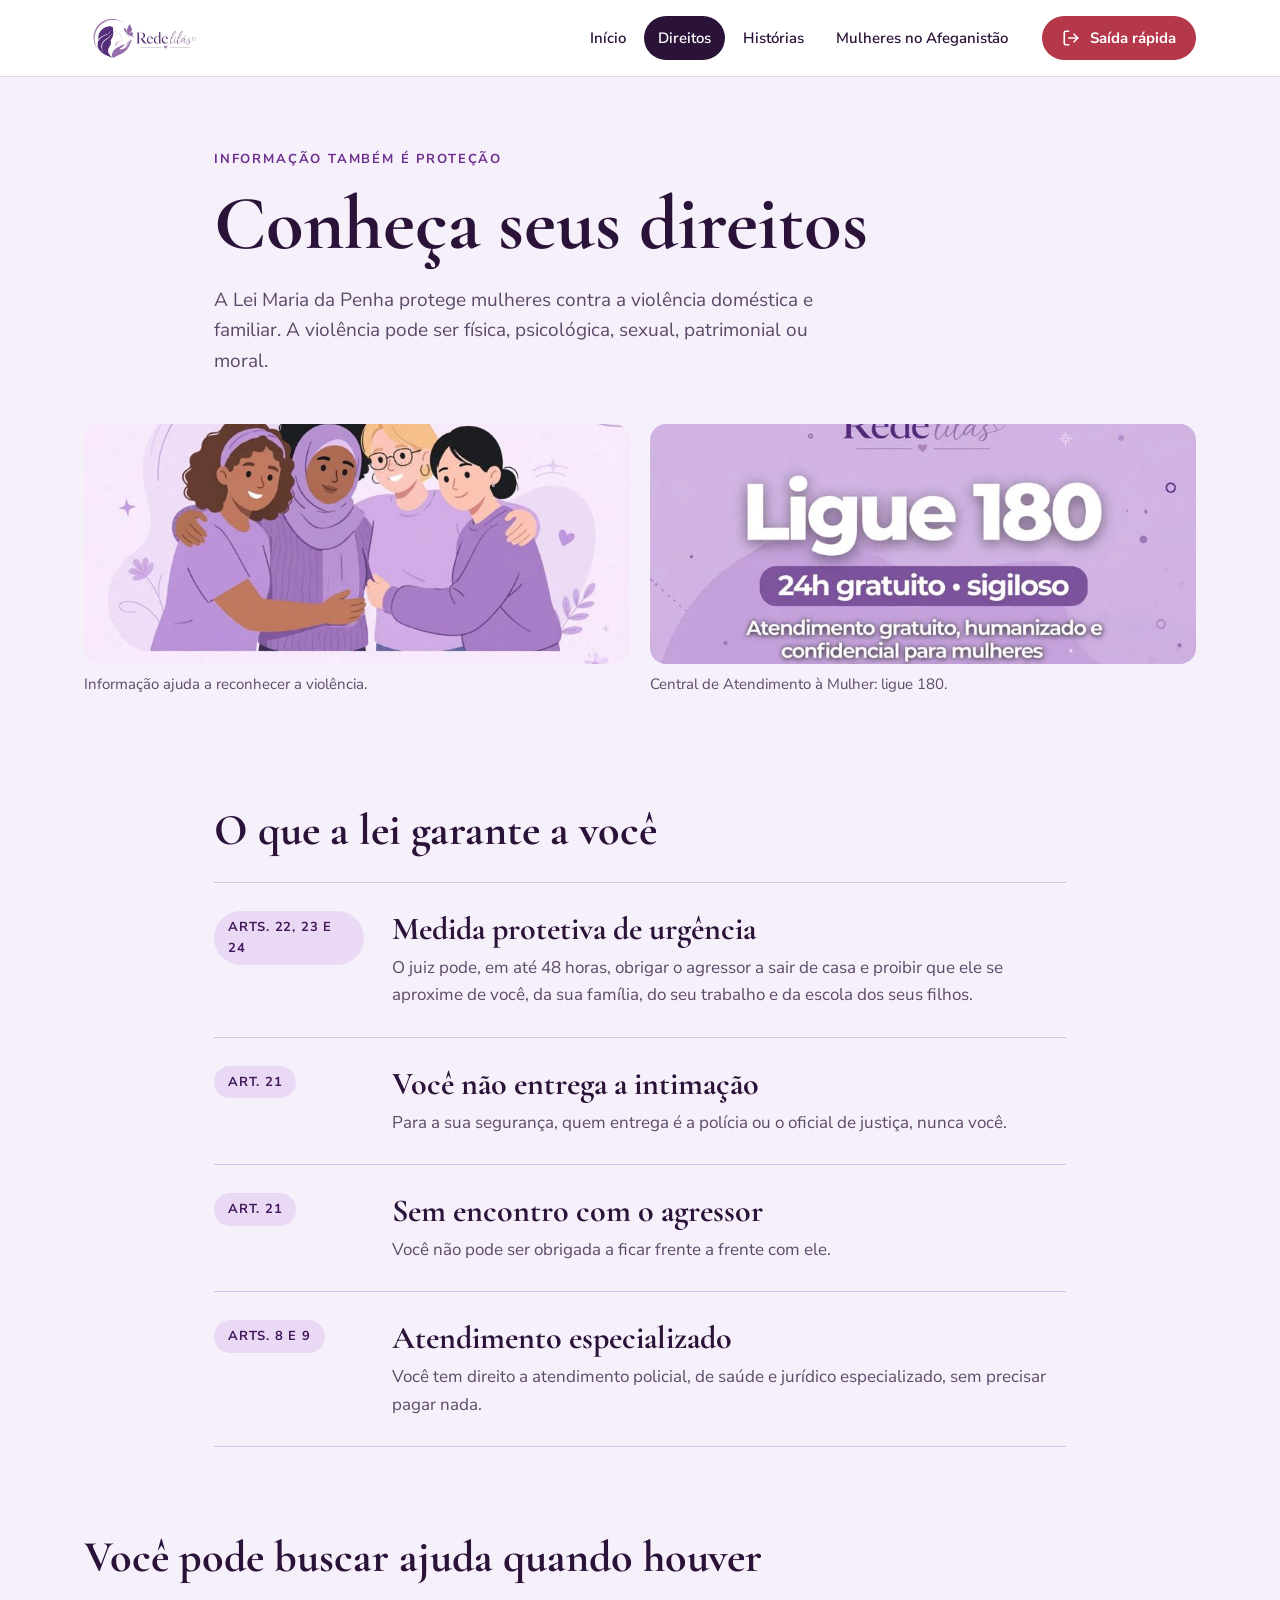
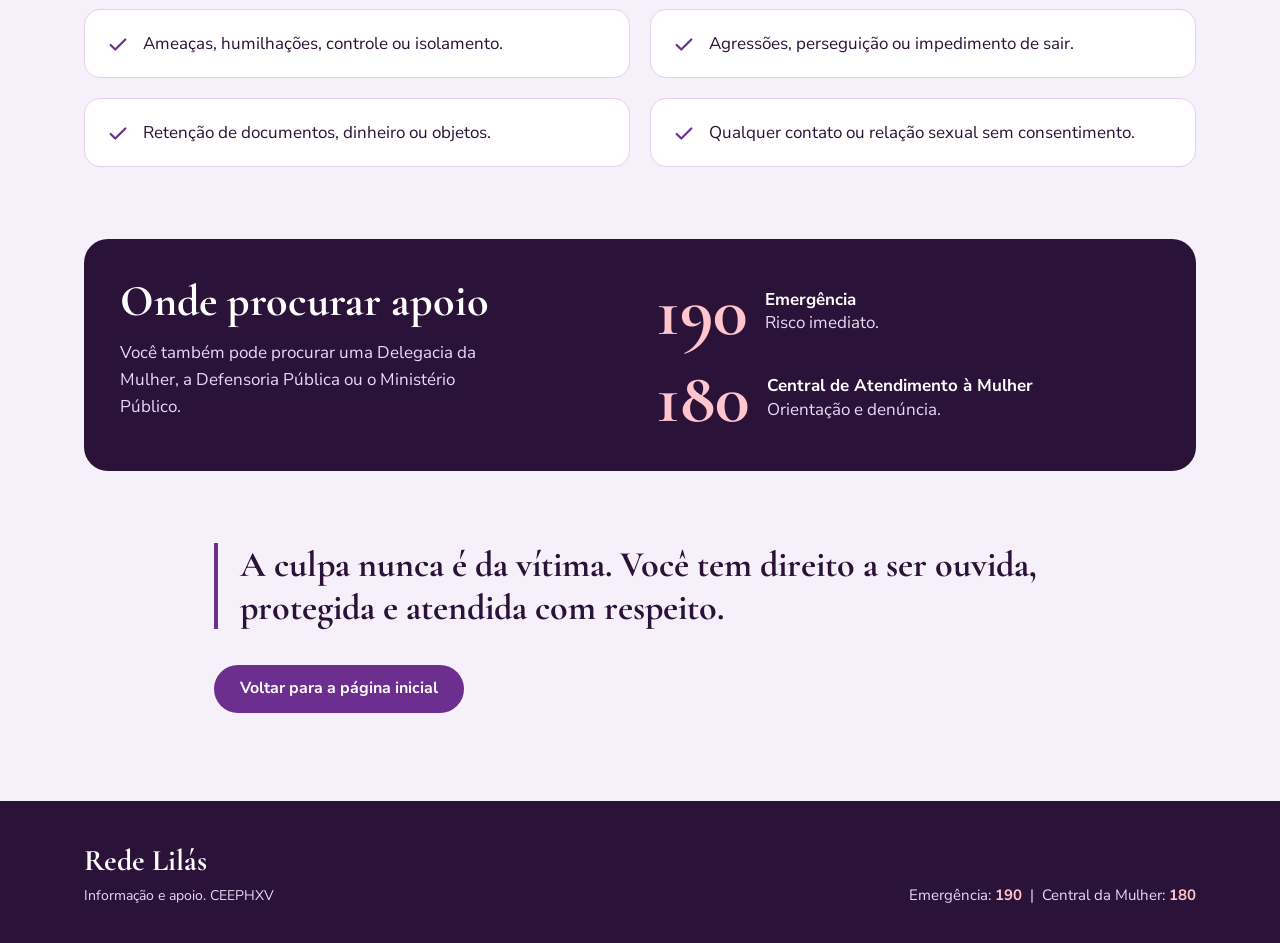
==== commit 2bcdba7f: "nefjneigf" ====
--- a/direitos.html
+++ b/direitos.html
@@ -4,63 +4,109 @@
   <meta charset="UTF-8">
   <meta name="viewport" content="width=device-width, initial-scale=1.0">
   <title>Conheça seus Direitos | Rede Lilás</title>
+  <link rel="preconnect" href="https://fonts.googleapis.com">
+  <link rel="preconnect" href="https://fonts.gstatic.com" crossorigin>
+  <link href="https://fonts.googleapis.com/css2?family=Cormorant+Garamond:ital,wght@0,600;0,700;1,600&family=Nunito+Sans:wght@400;600;700&display=swap" rel="stylesheet">
   <link rel="stylesheet" href="style.css">
 </head>
 <body>
-  <header>
-    <div class="header-inner">
-      <div class="header-left">
-      <details class="topbar-menu">
-        <summary aria-label="Abrir menu" title="Abrir menu"><span class="menu-icon" aria-hidden="true">&#9776;</span></summary>
-        <nav class="menu-links" aria-label="Menu principal">
-          <a href="index.html">Início</a>
-          <a href="direitos.html">Direitos</a>
-          <a href="rede-de-apoio.html">Mulheres no Afeganistão</a>
-          <a href="navegacao-segura.html">Histórias</a>
-          <a href="navegacao-segura.html#MALALA-YOUSAFZAI">Malala</a>
-          <a href="navegacao-segura.html#CASO-ROGER">Caso Roger</a>
-          <a href="navegacao-segura.html#MARIA-DA-PENHA">Maria da Penha</a>
-          <a href="navegacao-segura.html#ELIZA-SAMUDIO">Eliza Samudio</a>
-          <a href="navegacao-segura.html#ALISON-BOTHA">Alison Botha</a>
-        </nav>
-      </details>
-      <h1 id="TEXTO">Rede Lilás</h1>
-      </div>
-      <div class="header-right"><a class="page-back" href="index.html">Voltar</a></div>
+  <header class="site-header">
+    <div class="wrap hdr">
+      <a class="brand" href="index.html"><img src="banner.jpeg" alt="Rede Lilás, página inicial"></a>
+      <nav class="nav" aria-label="Menu principal">
+        <a href="index.html">Início</a>
+        <a href="direitos.html" aria-current="page">Direitos</a>
+        <a href="navegacao-segura.html">Histórias</a>
+        <a href="rede-de-apoio.html">Mulheres no Afeganistão</a>
+      </nav>
+      <button type="button" class="btn btn-exit" data-saida-rapida>
+        <svg width="18" height="18" viewBox="0 0 24 24" fill="none" stroke="currentColor" stroke-width="2.2" stroke-linecap="round" stroke-linejoin="round" aria-hidden="true"><path d="M9 21H5a2 2 0 0 1-2-2V5a2 2 0 0 1 2-2h4"/><path d="M16 17l5-5-5-5"/><path d="M21 12H9"/></svg>
+        Saída rápida
+      </button>
     </div>
   </header>
-  <main class="detail-page">
-    <div class="detail-images">
-      <figure>
-        <img src="hdhd.jpeg" alt="Campanha de conscientização sobre violência contra a mulher">
-        <figcaption>Informação ajuda a reconhecer a violência.</figcaption>
-      </figure>
-      <figure>
-        <img src="180.jpeg" alt="Cartaz com o telefone 180 da Central de Atendimento à Mulher">
-        <figcaption>Central de Atendimento à Mulher: ligue 180.</figcaption>
-      </figure>
+
+  <main>
+    <section class="narrow" style="padding-block: 72px 24px;">
+      <p class="kicker">Informação também é proteção</p>
+      <h1 class="h1">Conheça seus direitos</h1>
+      <p class="muted" style="margin-top: 24px; font-size: 19px; max-width: 56ch;">A Lei Maria da Penha protege mulheres contra a violência doméstica e familiar. A violência pode ser física, psicológica, sexual, patrimonial ou moral.</p>
+    </section>
+
+    <section class="wrap" style="padding-block: 24px 24px;">
+      <div class="photos">
+        <figure>
+          <img src="hdhd.jpeg" alt="Campanha de conscientização sobre violência contra a mulher">
+          <figcaption>Informação ajuda a reconhecer a violência.</figcaption>
+        </figure>
+        <figure>
+          <img src="180.jpeg" alt="Cartaz com o telefone 180 da Central de Atendimento à Mulher">
+          <figcaption>Central de Atendimento à Mulher: ligue 180.</figcaption>
+        </figure>
+      </div>
+    </section>
+
+    <section class="narrow sec">
+      <h2 class="h2 sm" style="margin-bottom: 28px;">O que a lei garante a você</h2>
+      <div>
+        <div class="right">
+          <span class="art">Arts. 22, 23 e 24</span>
+          <div><h3 class="right-t">Medida protetiva de urgência</h3><p class="muted">O juiz pode, em até 48 horas, obrigar o agressor a sair de casa e proibir que ele se aproxime de você, da sua família, do seu trabalho e da escola dos seus filhos.</p></div>
+        </div>
+        <div class="right">
+          <span class="art">Art. 21</span>
+          <div><h3 class="right-t">Você não entrega a intimação</h3><p class="muted">Para a sua segurança, quem entrega é a polícia ou o oficial de justiça, nunca você.</p></div>
+        </div>
+        <div class="right">
+          <span class="art">Art. 21</span>
+          <div><h3 class="right-t">Sem encontro com o agressor</h3><p class="muted">Você não pode ser obrigada a ficar frente a frente com ele.</p></div>
+        </div>
+        <div class="right">
+          <span class="art">Arts. 8 e 9</span>
+          <div><h3 class="right-t">Atendimento especializado</h3><p class="muted">Você tem direito a atendimento policial, de saúde e jurídico especializado, sem precisar pagar nada.</p></div>
+        </div>
+      </div>
+    </section>
+
+    <section class="wrap" style="padding-bottom: 72px;">
+      <h2 class="h2 sm" style="margin-bottom: 28px;">Você pode buscar ajuda quando houver</h2>
+      <div class="g2 tight">
+        <div class="when"><svg width="22" height="22" viewBox="0 0 24 24" fill="none" stroke="#6d2f8f" stroke-width="2.4" stroke-linecap="round" stroke-linejoin="round" aria-hidden="true"><path d="M20 6L9 17l-5-5"/></svg><p>Ameaças, humilhações, controle ou isolamento.</p></div>
+        <div class="when"><svg width="22" height="22" viewBox="0 0 24 24" fill="none" stroke="#6d2f8f" stroke-width="2.4" stroke-linecap="round" stroke-linejoin="round" aria-hidden="true"><path d="M20 6L9 17l-5-5"/></svg><p>Agressões, perseguição ou impedimento de sair.</p></div>
+        <div class="when"><svg width="22" height="22" viewBox="0 0 24 24" fill="none" stroke="#6d2f8f" stroke-width="2.4" stroke-linecap="round" stroke-linejoin="round" aria-hidden="true"><path d="M20 6L9 17l-5-5"/></svg><p>Retenção de documentos, dinheiro ou objetos.</p></div>
+        <div class="when"><svg width="22" height="22" viewBox="0 0 24 24" fill="none" stroke="#6d2f8f" stroke-width="2.4" stroke-linecap="round" stroke-linejoin="round" aria-hidden="true"><path d="M20 6L9 17l-5-5"/></svg><p>Qualquer contato ou relação sexual sem consentimento.</p></div>
+      </div>
+    </section>
+
+    <section class="wrap" style="padding-bottom: 72px;">
+      <div class="help-panel">
+        <div>
+          <h2 class="h2 sm" style="margin-bottom: 14px; color: #ffffff;">Onde procurar apoio</h2>
+          <p style="color: #e9d9f3; max-width: 36ch;">Você também pode procurar uma Delegacia da Mulher, a Defensoria Pública ou o Ministério Público.</p>
+        </div>
+        <div style="display: flex; flex-direction: column; gap: 22px;">
+          <div style="display: flex; align-items: center; gap: 18px;"><span class="num">190</span><span style="color: #e9d9f3; line-height: 1.4;"><strong style="color: #ffffff;">Emergência</strong><br>Risco imediato.</span></div>
+          <div style="display: flex; align-items: center; gap: 18px;"><span class="num">180</span><span style="color: #e9d9f3; line-height: 1.4;"><strong style="color: #ffffff;">Central de Atendimento à Mulher</strong><br>Orientação e denúncia.</span></div>
+        </div>
+      </div>
+    </section>
+
+    <section class="narrow" style="padding-bottom: 88px;">
+      <p class="pull">A culpa nunca é da vítima. Você tem direito a ser ouvida, protegida e atendida com respeito.</p>
+      <div style="margin-top: 36px;"><a class="btn btn-primary" href="index.html">Voltar para a página inicial</a></div>
+    </section>
+  </main>
+
+  <footer class="site-footer">
+    <div class="wrap foot-in">
+      <div>
+        <div class="foot-brand">Rede Lilás</div>
+        <p style="font-size: 14px;">Informação e apoio. CEEPHXV</p>
+      </div>
+      <p>Emergência: <strong>190</strong> &nbsp;|&nbsp; Central da Mulher: <strong>180</strong></p>
     </div>
-    <p class="detail-kicker">Informação também é proteção</p>
-    <h2>Conheça seus Direitos</h2>
-    <p>A Lei Maria da Penha protege mulheres contra a violência doméstica e familiar. A violência pode ser física, psicológica, sexual, patrimonial ou moral.</p>
-    <h3>Quais são os seus direitos na lei?</h3>
-    <p>A lei criou mecanismos para proteger a mulher. Os principais são:</p>
-    <ul>
-      <li><strong>Medida Protetiva de Urgência (Arts. 22, 23 e 24):</strong> o juiz pode, em até 48 horas, obrigar o agressor a sair de casa e proibir que ele se aproxime de você, da sua família, do seu trabalho e da escola dos seus filhos.</li>
-      <li><strong>A vítima não pode entregar a intimação (Art. 21):</strong> para sua segurança, quem entrega é a polícia ou o oficial de justiça, nunca você.</li>
-      <li><strong>Você não pode ser obrigada a ficar frente a frente com o agressor (Art. 21).</strong></li>
-      <li><strong>Atendimento especializado (Arts. 8 e 9):</strong> você tem direito a atendimento policial, de saúde e jurídico especializado, sem precisar pagar nada.</li>
-    </ul>
-    <h3>Você pode buscar ajuda quando houver:</h3>
-    <ul>
-      <li>ameaças, humilhações, controle ou isolamento;</li>
-      <li>agressões, perseguição ou impedimento de sair;</li>
-      <li>retenção de documentos, dinheiro ou objetos;</li>
-      <li>qualquer contato ou relação sexual sem consentimento.</li>
-    </ul>
-    <h3>Onde procurar apoio</h3>
-    <p>Em uma emergência, ligue <strong>190</strong>. Para orientação e denúncias, ligue <strong>180</strong>. Você também pode procurar uma Delegacia da Mulher, a Defensoria Pública ou o Ministério Público.</p>
-    <p class="detail-note">A culpa nunca é da vítima. Você tem direito a ser ouvida, protegida e atendida com respeito.</p>
-  </main>
+  </footer>
+
+  <script src="script.js"></script>
 </body>
 </html>
--- a/style.css
+++ b/style.css
@@ -1,777 +1,445 @@
-:root{
-    --bg:#f9f6fb;
-    --primary:#9b59b6;
-    --accent:#d98880;
-    --muted:#e8daef;
-    --text:#4a235a;
-  }
-
-  *, *::before, *::after { box-sizing: border-box; }
-  html { overflow-x: hidden; }
-  body {
-    font-family: "Nunito Sans", "Segoe UI", sans-serif;
-    background-color: var(--bg);
-    color: var(--text);
-    margin: 0;
-    padding-top: 88px;
-    text-align: center;
-    min-width: 320px;
-  }
-
-  p {
-    margin: 0 0 1rem;
-    font-size: 1.05rem;
-    line-height: 1.7;
-    color: var(--text);
-  }
-
-  a {
-    color: var(--primary);
-    text-decoration-thickness: 2px;
-    text-underline-offset: 3px;
-    transition: color .2s, background-color .2s;
-  }
-
-  a:hover {
-    color: #6c3483;
-  }
-
-  a:focus-visible {
-    outline: 3px solid var(--accent);
-    outline-offset: 3px;
-  }
-
-
-  header {
-    position: fixed;
-    top: 0;
-    left: 0;
-    right: 0;
-    z-index: 1000;
-    background-color: #a569bd;
-    color: white;
-    padding: 12px 18px;
-    box-shadow: 0 4px 12px rgba(74, 35, 90, 0.12);
-  }
-
-  .header-inner {
-    max-width: 1200px;
-    margin: 0 auto;
-    display: flex;
-    align-items: center;
-    justify-content: space-between;
-    gap: 12px;
-    position: relative;
-  }
-
-  .header-left {
-    display: flex;
-    align-items: center;
-    justify-content: flex-start;
-    gap: 12px;
-    min-width: 0;
-    flex: 1;
-  }
-
-  .header-right {
-    display: flex;
-    align-items: center;
-    justify-content: flex-end;
-    margin-left: auto;
-  }
-
-  header h1 { margin: 0; }
-
-  button,
-  input,
-  textarea { font: inherit; }
-
-  button:focus-visible,
-  summary:focus-visible,
-  input:focus-visible,
-  textarea:focus-visible {
-    outline: 3px solid var(--accent);
-    outline-offset: 2px;
-  }
-
-  .topbar-menu {
-    position: relative;
-  }
-
-  .topbar-menu summary {
-    list-style: none;
-    cursor: pointer;
-    padding: 10px 14px;
-    border-radius: 10px;
-    background: rgba(255,255,255,0.15);
-    color: white;
-    font-weight: 700;
-    border: 1px solid rgba(255,255,255,0.35);
-    user-select: none;
-    transition: background-color .2s ease, transform .2s ease, box-shadow .2s ease;
-  }
-
-  .topbar-menu summary::-webkit-details-marker { display: none; }
-
-  .menu-icon {
-    display: block;
-    font-size: 1.35rem;
-    line-height: 1;
-  }
-
-  .topbar-menu summary:hover,
-  .topbar-menu summary:focus-visible {
-    background: rgba(255,255,255,0.28);
-    transform: translateY(-2px);
-    box-shadow: 0 4px 10px rgba(74, 35, 90, 0.16);
-  }
-
-  .topbar-menu[open] summary {
-    background: rgba(255,255,255,0.22);
-  }
-
-  .menu-links {
-    position: absolute;
-    left: 0;
-    top: calc(100% + 8px);
-    min-width: 220px;
-    background: #fff;
-    border-radius: 12px;
-    box-shadow: 0 12px 24px rgba(74, 35, 90, 0.16);
-    padding: 8px;
-    display: grid;
-    gap: 6px;
-    text-align: left;
-    transform-origin: left top;
-    animation: menu-open .2s ease-out;
-  }
-
-  @keyframes menu-open {
-    from { opacity: 0; transform: translateY(-6px) scaleX(0); }
-    to { opacity: 1; transform: translateY(0) scaleX(1); }
-  }
-
-  .menu-links a {
-    display: block;
-    padding: 10px 12px;
-    border-radius: 8px;
-    color: var(--text);
-    text-decoration: none;
-    font-weight: 600;
-  }
-
-  .menu-links a:hover,
-  .menu-links a:focus-visible {
-    background: #f4ecf7;
-    color: var(--primary);
-  }
-
-  .page-back {
-    color:white;
-    border:1px solid rgba(255,255,255,0.7);
-    padding:8px 12px;
-    border-radius:8px;
-    text-decoration:none;
-  }
-
-  .page-back:hover, .page-back:focus-visible { background-color:rgba(255,255,255,0.15); }
-  .header-buttons button {
-    background-color: var(--accent);
-    color: white;
-    border: none;
-    padding: 10px 14px;
-    border-radius: 8px;
-    cursor: pointer;
-    white-space: nowrap;
-    transition: background-color .2s ease, transform .2s ease;
-  }
-
-  .header-buttons button:hover,
-  .header-buttons button:focus-visible {
-    background-color: #c56f68;
-    transform: translateY(-1px);
-  }
-
-  .banner {
-    background-color: #f4ecf7;
-    padding: 56px 24px;
-    display: flex;
-    align-items: center;
-    justify-content: center;
-    gap: clamp(24px, 5vw, 64px);
-  }
-  
-  .hero {
-    display: flex;
-    align-items: center;
-    justify-content: center;
-    flex: 1 1 360px;
-    min-width: 0;
-  }
-
-  #TEXTO {
-    font-family: "Cormorant Garamond", serif;
-    font-size: 2.5rem; 
-    font-weight: 700;
-    margin: 0;
-  }
-
-  .banner-img {
-    width: 100%;
-    max-width: 520px;
-    height: auto;
-    object-fit: cover;
-
-  }
-  
-  .banner-text {
-    width: min(100%, 620px);
-    font-family: "Nunito Sans", sans-serif;
-    font-size: clamp(1rem, 1.5vw, 1.25rem);
-    line-height: 1.65;
-    color: #333;
-    margin: 5%;
-    
-  }
-
-  .hero img {
-  width:100%;
-  max-width:520px;
-  height:auto;
-  display:block;
-  border-radius:12px; 
-  box-shadow:0 6px 18px rgba(74,35,90,0.12);
-  }
-  .acoes {
-  display:flex; 
-  justify-content:center; 
-  gap:20px; margin:20px;
-  }
-
-  .info {
-  display:flex; 
-  justify-content:center; 
-  align-items:stretch;
-  flex-wrap:wrap;
-  gap:12px;
-  margin:20px auto;
-  max-width: 1000px;
-  }
-
-  .card {
-  background-color:var(--muted); 
-  padding:22px 20px; 
-  border-radius:10px; 
-  width:300px;
-  min-height:190px;
-  margin:0;
-  color:var(--text);
-  text-decoration:none;
-  display:flex;
-  flex-direction:column;
-  justify-content:center;
-  transition:transform .2s, box-shadow .2s, background-color .2s;
-  }
-
-  .card:hover, .card:focus-visible {
-  background-color:#dfc9e8;
-  box-shadow:0 5px 14px rgba(74,35,90,0.16);
-  transform:translateY(-3px);
-  outline:none;
-  }
-
-  .card-link {
-  display:inline-block;
-  margin-top:8px;
-  color:var(--primary);
-  font-weight:600;
-  }
-
-  .detail-page {
-  max-width:760px;
-  margin:32px auto 56px;
-  padding:0 24px;
-  text-align:left;
-  line-height:1.7;
-  }
-
-  .sobre,
-  .galeria,
-  .mapa,
-  .contato,
-  .resources {
-    width: min(100% - 32px, 1000px);
-    margin: 40px auto;
-  }
-
-  .sobre,
-  .mapa,
-  .contato,
-  .resources {
-    padding: 28px 24px;
-    background: #fff;
-    border-radius: 14px;
-    box-shadow: 0 6px 18px rgba(74, 35, 90, 0.08);
-  }
-
-  .sobre h3,
-  .galeria h3,
-  .mapa h3,
-  .contato h3,
-  .resources h3,
-  footer p { margin-top: 0; }
-
-  .galeria {
-    display: grid;
-    grid-template-columns: repeat(auto-fit, minmax(180px, 1fr));
-    gap: 14px;
-  }
-
-  .galeria .item { min-width: 0; }
-  .galeria img {
-    display: block;
-    width: 100%;
-    aspect-ratio: 4 / 3;
-    object-fit: cover;
-    border-radius: 10px;
-  }
-
-  #mapaAjuda {
-    display: block;
-    width: 100%;
-    min-height: 320px;
-    border: 0;
-    border-radius: 10px;
-  }
-
-  #con,
-  .resources > div:first-of-type {
-    display: flex;
-    flex-wrap: wrap;
-    gap: 10px;
-    justify-content: center;
-  }
-
-  #con input,
-  #con textarea { flex: 1 1 240px; }
-  #con textarea { min-width: 100%; resize: vertical; }
-  #con input,
-  #con textarea,
-  #con button,
-  .resources input,
-  .resources button {
-    min-height: 44px;
-    padding: 10px 12px;
-    border: 1px solid #d8c8df;
-    border-radius: 8px;
-  }
-
-  #con button,
-  .resources button { background: var(--primary); color: #fff; cursor: pointer; }
-
-  .resource-list { display: grid; gap: 10px; }
-  .resource-item {
-    display: flex;
-    align-items: center;
-    justify-content: space-between;
-    gap: 12px;
-    padding: 12px;
-    border: 1px solid #e4d8e8;
-    border-radius: 8px;
-    text-align: left;
-  }
-  .resource-item > div:last-child { display: flex; flex-wrap: wrap; gap: 6px; justify-content: flex-end; }
-  .resource-item button { min-height: 38px; padding: 8px 10px; border: 0; border-radius: 6px; cursor: pointer; }
-
-  .discreto > *:not(header):not(.quick-exit) { visibility: hidden; }
-  .discreto header { background: #222; }
-
-  .quick-exit {
-    position: fixed;
-    right: 18px;
-    bottom: 18px;
-    z-index: 1100;
-    min-height: 44px;
-    padding: 10px 16px;
-    border: 0;
-    border-radius: 8px;
-    background: #8e2f4f;
-    color: #fff;
-    font-weight: 700;
-    cursor: pointer;
-    box-shadow: 0 4px 12px rgba(50, 20, 30, 0.24);
-  }
-
-  .quick-exit:hover,
-  .quick-exit:focus-visible { background: #6f1f3a; }
-
-  footer { padding: 24px; }
-
-  .detail-images {
-  display:grid;
-  grid-template-columns:repeat(2, minmax(0, 1fr));
-  gap:16px;
-  margin-bottom:28px;
-  }
-
-  .detail-images figure { margin:0; }
-  .detail-images img {
-  display:block;
-  width:100%;
-  height:220px;
-  object-fit:cover;
-  border-radius:10px;
-  box-shadow:0 4px 12px rgba(74,35,90,0.12);
-  }
-
-  .detail-images figcaption {
-  color:#666;
-  font-size:.9rem;
-  line-height:1.35;
-  margin-top:7px;
-  }
-
-  .detail-page h2 {
-  font-family:"Cormorant Garamond", serif;
-  font-size:2.8rem;
-  margin:0 0 12px;
-  }
-
-  .detail-page h3 { margin-top:28px; }
-  .detail-page li { margin-bottom:8px; }
-  .detail-kicker { color:var(--primary); font-weight:600; margin-bottom:4px; }
-  .detail-note { border-left:4px solid var(--accent); padding-left:14px; font-weight:600; }
-
-  .afghan-article {
-    background: rgba(255, 255, 255, 0.6);
-    padding: 28px 28px 32px;
-    border-radius: 18px;
-    box-shadow: 0 8px 24px rgba(74, 35, 90, 0.08);
-  }
-
-  .afghan-article .lead {
-    font-size: 1.08rem;
-    color: #4a235a;
-    margin-bottom: 20px;
-  }
-
-  .afghan-article ol,
-  .afghan-article ul {
-    padding-left: 1.5rem;
-  }
-
-  .afghan-article .quote {
-    margin: 26px 0;
-    padding: 18px 22px;
-    background: #f3e4f7;
-    border-left: 5px solid var(--primary);
-    color: var(--text);
-    font-weight: 700;
-    font-size: 1.1rem;
-    border-radius: 10px;
-  }
-
-  .freedom-list,
-  .afghan-article ul,
-  .afghan-article ol {
-    padding-left: 1.4rem;
-  }
-
-  .statement,
-  .hashtags {
-    font-weight: 700;
-    color: var(--text);
-    margin-top: 16px;
-  }
-
-  .action-button {
-    display: inline-block;
-    margin-top: 20px;
-    background: var(--primary);
-    color: #fff;
-    padding: 10px 16px;
-    border-radius: 10px;
-    text-decoration: none;
-    font-weight: 700;
-  }
-
-  .action-button:hover,
-  .action-button:focus-visible {
-    background: #7d3d9d;
-    color: #fff;
-  }
-
-  .map-link { display: none; }
-  .map-link:not([hidden]) { display: inline-block; }
-
-.featured-image {
-    margin: 0 0 20px;
-    border-radius: 14px;
-    overflow: hidden;
-    box-shadow: 0 6px 18px rgba(74, 35, 90, 0.10);
-}
-
-.featured-image img {
-    display: block;
-    width: 100%;
-    height: 360px;
-    object-fit: cover;
-}
-  .image-gallery-two {
-      display: block;
-    width: 100%;
-      margin: 24px 0;
-  }
-
-  .image-gallery-two figure { margin: 0; }
-  .image-gallery-two img {
-      display: block;
-      width: 100%;
-      max-height: 420px;
-      object-fit: cover;
-      border-radius: 10px;
-  }
-
-  @media (max-width: 700px) {
-    body { padding-top: 88px; }
-    header { padding: 10px 12px; }
-    .header-inner { gap: 8px; }
-    .topbar-menu { z-index: 2; flex-shrink: 0; }
-    .menu-links { left: 0; right: auto; min-width: min(260px, calc(100vw - 24px)); }
-    #TEXTO { font-size: clamp(1.45rem, 7vw, 2rem); white-space: nowrap; overflow: hidden; text-overflow: ellipsis; text-align: center; }
-    .banner { flex-direction: column; padding: 28px 16px; }
-    .banner-text { margin: 0; text-align: left; }
-    .hero img { max-height: 300px; object-fit: cover; }
-    .detail-page { padding: 0 16px; margin-top: 24px; }
-    .detail-images { grid-template-columns: 1fr; }
-    .detail-page h2 { font-size: 2.2rem; }
-    .afghan-article { padding: 20px 16px 24px; }
-    .featured-image img { height: 240px; }
-    .resource-item { align-items: flex-start; flex-direction: column; }
-    .resource-item > div:last-child { justify-content: flex-start; }
-    .resources > div:first-of-type { flex-direction: column; }
-    .resources input { width: 100% !important; flex: auto !important; }
-    .quick-exit { right: 12px; bottom: 12px; }
-  }
-
-  @media (prefers-reduced-motion: reduce) {
-    *, *::before, *::after { scroll-behavior: auto !important; transition-duration: 0.01ms !important; }
-}
-
-  .image-gallery-two figure {
-    margin: 0;
-    overflow: hidden;
-    border-radius: 12px;
-    box-shadow: 0 6px 18px rgba(74, 35, 90, 0.10);
-  }
-
-  .image-gallery-two img {
-    display: block;
-    width: 100%;
-    height: 240px;
-    object-fit: cover;
-  }
-
-.image-gallery-two {
-    margin: 18px 0 24px;
-}
-
-.image-gallery-two figure:only-child {
-    width: 100%;
-    margin: 0;
-    border-radius: 14px;
-    overflow: hidden;
-    box-shadow: 0 6px 18px rgba(74, 35, 90, 0.10);
-}
-
-.image-gallery-two figure:only-child img {
-    display: block;
-    width: 100%;
-    height: 360px;
-    object-fit: cover;
-}
-   
-
-  .sobre {
-      max-width:1000px; 
-      margin:20px auto; 
-      text-align:left; 
-      padding:0 20px
-  }
-
-  .sobre p {
-      line-height:1.6
-  }
-
-  .galeria {
-      display:grid; 
-      grid-template-columns:repeat(auto-fit,minmax(160px,1fr)); 
-      gap:12px; max-width:1000px; 
-      margin:20px auto; 
-      padding:0 20px
-  }
-
-  .galeria .item {position:relative; 
-      overflow:hidden; 
-      border-radius:8px
-  }
-
-  .galeria img {width:100%; 
-      display:block
-  }
-
-  .galeria .caption {
-      position:absolute; 
-      left:0; right:0; bottom:0; 
-      background:linear-gradient(0deg, rgba(0,0,0,0.45), transparent); 
-      color:white; 
-      padding:8px; 
-      font-weight:600; 
-      transform:translateY(100%); 
-      transition:transform .2s
-  }
-
-  .galeria .item:hover .caption{transform:translateY(0)}
-
-    .contato {background-color:#fff;
-       max-width:700px; 
-      width:calc(100% - 40px);
-       margin:20px auto 40px;
-        padding:16px; 
-        border-radius:10px; 
-        box-shadow:0 4px 12px rgba(0,0,0,0.04); 
-        text-align:left
-      }
-
-  .contato form {display:flex; 
-      flex-direction:column;
-       gap:10px
-      }
-
-  .contato input[type=text], .contato input[type=email], 
-  .contato textarea {padding:8px; border-radius:6px; border:1px solid #ddd; width:100%; box-sizing:border-box}
-  .contato button[type=submit] {background:var(--primary); color:#fff; border:none; padding:10px 12px; border-radius:8px; cursor:pointer}
-  .resources {max-width:1000px; margin:10px auto 24px; padding:0 20px; text-align:left}
-  .resource-list {display:grid; gap:10px}
-  .resource-item {background:var(--muted); padding:10px; border-radius:8px; display:flex; justify-content:space-between; align-items:center}
-  .copy-btn {background:transparent; border:1px solid rgba(0,0,0,0.08); padding:6px 8px; border-radius:6px; cursor:pointer}
-  #mapaStatus {margin:0 auto 12px; color:#666}
-  iframe {width:90%; height:300px; border:none; border-radius:10px}
-  footer {background-color:#a569bd; color:white; padding:10px}
-  .discreto header, .discreto .banner, .discreto .info, .discreto .sobre, .discreto .galeria, .discreto .mapa, .discreto footer {visibility:hidden}
-  .quick-exit {display:none; position:fixed; top:8px; right:8px; background:#fff; color:var(--text); padding:6px 10px; border-radius:6px; box-shadow:0 2px 8px rgba(0,0,0,0.12)}
-  .discreto .quick-exit {display:block}
-
-  @media (max-width: 700px) {
-    header h1 { line-height: 1.2; text-align: left; }
-    .page-back { display: inline-block; white-space: nowrap; }
-    .header-buttons { flex-shrink: 0; }
-    .header-buttons button {
-      padding: 9px 10px;
-      font-size: .8rem;
-    }
-
-    .banner {
-      padding: 28px 16px;
-      flex-direction: column;
-      gap: 24px;
-    }
-
-    .hero { width: 100%; }
-    .hero img { max-width: 100%; }
-    .banner-text {
-      width: 100%;
-      margin: 0;
-      font-size: 1.05rem;
-      line-height: 1.6;
-    }
-
-    .info { margin: 16px 10px; }
-    .card {
-      width: 100%;
-      margin: 6px 0;
-    }
-
-    .sobre { margin: 20px auto; padding: 0 20px; }
-    .detail-page {
-      max-width: 100%;
-      padding: 0 16px;
-      margin: 24px auto 40px;
-    }
-
-    .detail-page h2 {
-      font-size: 2.2rem;
-      line-height: 1.1;
-    }
-
-    .detail-page h3 {
-      font-size: 1.5rem;
-    }
-
-    .detail-images { grid-template-columns:1fr; }
-    .detail-images img { height:auto; max-height:320px; }
-    .featured-image img,
-    .image-gallery-two img {
-      height: 220px;
-    }
-
-    .afghan-article {
-      padding: 18px 16px 24px;
-    }
-
-    .afghan-article .lead,
-    .afghan-article p,
-    .afghan-article li {
-      font-size: 1rem;
-    }
-
-    .afghan-article .quote {
-      padding: 14px 16px;
-      font-size: 1rem;
-    }
-
-    .action-button {
-      display: block;
-      width: 100%;
-      text-align: center;
-      box-sizing: border-box;
-    }
-
-    .galeria {
-      grid-template-columns: repeat(2, minmax(0, 1fr));
-      gap: 8px;
-      padding: 0 16px;
-    }
-
-    .contato {
-      width: calc(100% - 32px);
-      margin: 20px auto 32px;
-      padding: 14px;
-    }
-
-    .resources { padding: 0 16px; }
-    .resources > div[style] {
-      flex-wrap: wrap;
-      margin-right: 0 !important;
-      margin-left: 0 !important;
-    }
-    .resources > div[style] input,
-    .resources > div[style] button {
-      min-width: 0;
-      flex: 1 1 100% !important;
-    }
-    .resource-item {
-      align-items: flex-start;
-      flex-direction: column;
-      gap: 10px;
-    }
-    .resource-item > div:last-child {
-      display: flex;
-      flex-wrap: wrap;
-      gap: 6px;
-    }
-    .resource-item > div:last-child button { margin-left: 0 !important; }
-
-    #mapaStatus { padding: 0 16px; }
-    iframe { width: calc(100% - 32px); height: 280px; }
-  }
+/* Rede Lilás — novo visual
+   Paleta: tinta ameixa #2b1238, violeta #6d2f8f, lilás #f6f0fa, coral #b4374a (só para urgência)
+   Fontes: Cormorant Garamond (títulos) e Nunito Sans (texto) */
+
+:root {
+  --ink: #2b1238;
+  --violet: #6d2f8f;
+  --violet-dark: #561f74;
+  --plum: #43195c;
+  --ground: #f6f0fa;
+  --lilac-1: #f1e6f8;
+  --lilac-2: #ead9f4;
+  --lilac-3: #e6d6f1;
+  --line: #d6c0e6;
+  --line-soft: #e3d3ee;
+  --muted: #5d4a69;
+  --coral: #b4374a;
+  --coral-dark: #962c3c;
+  --coral-soft: #ffc4cc;
+  --white: #ffffff;
+  --font-display: "Cormorant Garamond", Georgia, "Times New Roman", serif;
+  --font-body: "Nunito Sans", "Segoe UI", system-ui, sans-serif;
+}
+
+*, *::before, *::after { box-sizing: border-box; }
+html { scroll-behavior: smooth; }
+
+body {
+  margin: 0;
+  background: var(--ground);
+  color: var(--ink);
+  font-family: var(--font-body);
+  font-size: 17px;
+  line-height: 1.6;
+}
+
+h1, h2, h3, p { margin: 0; }
+img { max-width: 100%; }
+a { color: var(--violet); }
+a:hover { color: var(--violet-dark); }
+
+a:focus-visible,
+button:focus-visible,
+input:focus-visible,
+summary:focus-visible {
+  outline: 3px solid var(--coral);
+  outline-offset: 3px;
+}
+
+[hidden] { display: none !important; }
+
+.display { font-family: var(--font-display); }
+.wrap { max-width: 1160px; margin: 0 auto; padding-inline: 24px; }
+.narrow { max-width: 900px; margin: 0 auto; padding-inline: 24px; }
+.sec { padding-block: 88px; }
+.muted { color: var(--muted); }
+.small { font-size: 15px; }
+
+.kicker {
+  font-size: 13px;
+  font-weight: 700;
+  letter-spacing: .14em;
+  text-transform: uppercase;
+  color: var(--violet);
+  margin-bottom: 16px;
+}
+
+.h1 { font-family: var(--font-display); font-size: clamp(46px, 6vw, 84px); line-height: .98; font-weight: 700; text-wrap: balance; }
+.h1 em { color: var(--violet); font-style: italic; font-weight: 600; }
+.h2 { font-family: var(--font-display); font-size: clamp(34px, 4.4vw, 56px); line-height: 1.04; font-weight: 700; text-wrap: balance; }
+.h2.sm { font-size: clamp(30px, 3.8vw, 44px); }
+.h3 { font-family: var(--font-display); font-size: 34px; line-height: 1.1; font-weight: 700; }
+
+/* Botões */
+.btn {
+  display: inline-flex;
+  align-items: center;
+  gap: 10px;
+  min-height: 48px;
+  padding: 0 24px;
+  border-radius: 999px;
+  border: 2px solid transparent;
+  font: inherit;
+  font-weight: 700;
+  font-size: 16px;
+  text-decoration: none;
+  cursor: pointer;
+  transition: background-color .2s ease, color .2s ease, transform .2s ease;
+}
+.btn:hover { transform: translateY(-1px); }
+.btn-primary { background: var(--violet); color: var(--white); }
+.btn-primary:hover { background: var(--violet-dark); color: var(--white); }
+.btn-ghost { background: transparent; color: var(--violet); border-color: var(--violet); }
+.btn-ghost:hover { background: var(--violet); color: var(--white); }
+.btn-light { background: var(--white); color: var(--ink); }
+.btn-light:hover { background: var(--lilac-1); color: var(--ink); }
+.btn-exit { background: var(--coral); color: var(--white); min-height: 44px; padding: 0 18px; font-size: 15px; }
+.btn-exit:hover { background: var(--coral-dark); color: var(--white); }
+
+/* Cabeçalho */
+.site-header {
+  position: sticky;
+  top: 0;
+  z-index: 20;
+  background: var(--white);
+  border-bottom: 1px solid var(--line-soft);
+}
+.hdr { display: flex; align-items: center; gap: 20px; min-height: 76px; flex-wrap: wrap; }
+.brand { display: block; line-height: 0; }
+.brand img { display: block; height: 44px; width: auto; max-width: min(46vw, 230px); object-fit: contain; border-radius: 10px; }
+.nav { display: flex; gap: 4px; margin-left: auto; }
+.nav a {
+  padding: 10px 14px;
+  border-radius: 999px;
+  color: var(--ink);
+  text-decoration: none;
+  font-weight: 600;
+  font-size: 15px;
+  white-space: nowrap;
+}
+.nav a:hover { background: var(--lilac-1); }
+.nav a[aria-current="page"] { background: var(--ink); color: var(--white); }
+
+.strip { background: var(--lilac-2); font-size: 15px; }
+.strip-in { display: flex; align-items: center; gap: 10px; min-height: 44px; flex-wrap: wrap; padding-block: 6px; }
+
+/* Início: abertura */
+.hero-wrap { position: relative; overflow: hidden; }
+.hero-arcs { position: absolute; right: -180px; top: -140px; width: 760px; height: 760px; pointer-events: none; }
+.hero {
+  position: relative;
+  z-index: 1;
+  display: grid;
+  grid-template-columns: minmax(0, 1.15fr) minmax(0, .85fr);
+  gap: 56px;
+  align-items: center;
+  padding-block: 72px 88px;
+}
+.hero .h1 { margin-bottom: 28px; }
+.lead { font-size: 19px; max-width: 52ch; margin-bottom: 16px; }
+.promise { font-weight: 700; font-size: 19px; max-width: 52ch; margin-bottom: 32px; }
+.cta-row { display: flex; gap: 14px; flex-wrap: wrap; }
+
+.panel {
+  background: var(--ink);
+  color: var(--white);
+  border-radius: 24px;
+  padding: 36px 32px;
+  display: flex;
+  flex-direction: column;
+  gap: 20px;
+}
+.panel-title { font-family: var(--font-display); font-size: 36px; line-height: 1.05; font-weight: 700; }
+.num-row { display: grid; grid-template-columns: auto minmax(0, 1fr) auto; gap: 18px; align-items: center; }
+.num { font-family: var(--font-display); font-size: 72px; line-height: .9; font-weight: 700; color: var(--coral-soft); }
+.num-info { display: flex; flex-direction: column; font-size: 15px; line-height: 1.4; color: #e9d9f3; }
+.num-info strong { color: var(--white); font-size: 17px; }
+.sep { border: 0; border-top: 1px solid #5a3a70; margin: 0; width: 100%; }
+.panel-note { font-size: 14px; color: #d9c3e8; line-height: 1.5; }
+.copy {
+  min-height: 40px;
+  padding: 0 14px;
+  border-radius: 999px;
+  border: 1px solid #8c6aa3;
+  background: transparent;
+  color: var(--white);
+  font: inherit;
+  font-size: 14px;
+  font-weight: 600;
+  cursor: pointer;
+}
+.copy:hover { background: var(--plum); }
+
+.banner-photo {
+  margin: 0;
+  border-radius: 24px;
+  overflow: hidden;
+  background: #f4ebf7;
+}
+.banner-photo img {
+  display: block;
+  width: 100%;
+  height: 420px;
+  object-fit: contain;
+  object-position: center;
+  background: #f4ebf7;
+}
+
+/* Início: três verbos */
+.pillars {
+  display: grid;
+  grid-template-columns: repeat(3, minmax(0, 1fr));
+  border-top: 1px solid var(--line);
+  border-bottom: 1px solid var(--line);
+  margin-top: 72px;
+}
+.pillar { padding: 40px 36px; display: flex; flex-direction: column; gap: 10px; border-left: 1px solid var(--line); }
+.pillar:first-child { border-left: 0; padding-left: 0; }
+.pillar-for { font-size: 13px; font-weight: 700; letter-spacing: .14em; text-transform: uppercase; color: var(--violet); }
+.pillar-word { font-family: var(--font-display); font-size: 56px; line-height: 1; font-weight: 700; }
+.pillar a { font-weight: 700; }
+
+.g2 { display: grid; grid-template-columns: repeat(2, minmax(0, 1fr)); gap: 56px; align-items: start; }
+.g2.tight { gap: 20px; }
+
+/* Início: formas de violência */
+.sign { display: grid; grid-template-columns: 200px minmax(0, 1fr); gap: 24px; padding-block: 22px; border-top: 1px solid var(--line); align-items: baseline; }
+.sign:last-child { border-bottom: 1px solid var(--line); }
+.sign-t { font-family: var(--font-display); font-size: 32px; font-weight: 700; line-height: 1; }
+
+/* Início: faixa 48 horas */
+.band { background: var(--plum); color: var(--white); }
+.band .kicker { color: var(--coral-soft); }
+.big48 { font-family: var(--font-display); font-size: clamp(96px, 14vw, 170px); line-height: .85; font-weight: 700; color: var(--white); }
+.band-p { color: #e9d9f3; }
+.right-row { padding-block: 18px; border-top: 1px solid #6b3f85; display: flex; flex-direction: column; gap: 4px; }
+.right-row:last-of-type { border-bottom: 1px solid #6b3f85; }
+.right-row strong { font-size: 18px; }
+
+/* Início: mural de histórias */
+.g5 { display: grid; grid-template-columns: repeat(5, minmax(0, 1fr)); gap: 20px; }
+.tile { display: flex; flex-direction: column; gap: 12px; text-decoration: none; color: var(--ink); }
+.tile:hover { color: var(--ink); }
+.slot {
+  aspect-ratio: 4 / 5;
+  border-radius: 16px;
+  background: var(--lilac-3);
+  overflow: hidden;
+  position: relative;
+}
+.slot img {
+  display: block;
+  width: 100%;
+  height: 100%;
+  object-fit: cover;
+  object-position: center center;
+  transition: transform .5s ease;
+}
+.tile:hover .slot img { transform: scale(1.04); }
+.tile-n { font-family: var(--font-display); font-size: 28px; line-height: 1.05; font-weight: 700; }
+.tile-d { font-size: 15px; line-height: 1.45; color: var(--muted); }
+
+.gallery { display: grid; grid-template-columns: repeat(4, minmax(0, 1fr)); gap: 16px; }
+.gallery img {
+  display: block;
+  width: 100%;
+  aspect-ratio: 4 / 3;
+  object-fit: cover;
+  object-position: center center;
+  border-radius: 14px;
+  transition: transform .4s ease;
+}
+.gallery a { display: block; overflow: hidden; border-radius: 14px; }
+.gallery a:hover img { transform: scale(1.04); }
+
+/* Início: mapa, contatos, cadastro */
+.help-section { background: var(--white); border-top: 1px solid var(--line-soft); border-bottom: 1px solid var(--line-soft); }
+.mapcard { background: var(--white); border-radius: 24px; padding: 20px; border: 1px solid var(--line-soft); }
+.help-section .mapcard { background: var(--ground); }
+.mapcard iframe { display: block; width: 100%; height: 320px; border: 0; border-radius: 14px; background: var(--lilac-1); }
+.map-empty {
+  display: flex;
+  align-items: center;
+  justify-content: center;
+  height: 320px;
+  border-radius: 14px;
+  background: var(--lilac-1);
+  color: var(--muted);
+  text-align: center;
+  padding: 24px;
+}
+.map-status { margin-top: 14px; color: var(--muted); font-size: 15px; }
+
+.card { background: var(--white); border-radius: 24px; padding: 32px; border: 1px solid var(--line-soft); display: flex; flex-direction: column; gap: 18px; }
+.list { display: flex; flex-direction: column; gap: 10px; }
+.crow { display: flex; align-items: center; justify-content: space-between; gap: 12px; padding: 14px 16px; border-radius: 14px; background: var(--ground); flex-wrap: wrap; }
+.cinfo { display: flex; flex-direction: column; min-width: 0; }
+.tel { font-variant-numeric: tabular-nums; color: var(--violet); font-weight: 700; }
+.cact { display: flex; gap: 6px; flex-wrap: wrap; }
+.mini {
+  min-height: 38px;
+  padding: 0 12px;
+  border-radius: 999px;
+  border: 1px solid #cdb2e0;
+  background: var(--white);
+  color: var(--ink);
+  font: inherit;
+  font-size: 14px;
+  font-weight: 600;
+  cursor: pointer;
+}
+.mini:hover { background: var(--lilac-2); }
+.mini.del { color: var(--coral-dark); }
+
+.form { display: flex; flex-direction: column; gap: 8px; }
+.form label { font-weight: 700; font-size: 15px; }
+.form input {
+  min-height: 48px;
+  padding: 0 14px;
+  border: 1.5px solid #cdb2e0;
+  border-radius: 12px;
+  font: inherit;
+  background: var(--white);
+  color: var(--ink);
+  width: 100%;
+}
+.form .btn { align-self: flex-start; margin-top: 8px; }
+.err { color: var(--coral-dark); font-weight: 600; font-size: 15px; }
+.ok { background: #e1f1e6; color: #1d5330; font-weight: 700; padding: 12px 16px; border-radius: 12px; }
+
+/* Direitos */
+.right { display: grid; grid-template-columns: 150px minmax(0, 1fr); gap: 28px; padding-block: 28px; border-top: 1px solid var(--line); }
+.right:last-child { border-bottom: 1px solid var(--line); }
+.art {
+  align-self: start;
+  justify-self: start;
+  font-size: 13px;
+  font-weight: 700;
+  letter-spacing: .06em;
+  text-transform: uppercase;
+  background: var(--lilac-2);
+  color: var(--plum);
+  border-radius: 999px;
+  padding: 6px 14px;
+}
+.right-t { font-family: var(--font-display); font-size: 32px; line-height: 1.1; font-weight: 700; margin-bottom: 8px; }
+.when { display: flex; gap: 14px; align-items: flex-start; padding: 20px 22px; background: var(--white); border: 1px solid var(--line-soft); border-radius: 16px; }
+.when svg { flex: none; margin-top: 4px; }
+.photos { display: grid; grid-template-columns: repeat(2, minmax(0, 1fr)); gap: 20px; }
+.photos figure { margin: 0; }
+.photos img {
+  display: block;
+  width: 100%;
+  height: 240px;
+  object-fit: cover;
+  object-position: center center;
+  border-radius: 16px;
+}
+.photos figcaption { color: var(--muted); font-size: 15px; margin-top: 8px; }
+.help-panel {
+  background: var(--ink);
+  color: var(--white);
+  border-radius: 24px;
+  padding: 40px 36px;
+  display: grid;
+  grid-template-columns: repeat(2, minmax(0, 1fr));
+  gap: 32px;
+}
+.pull { font-family: var(--font-display); border-left: 4px solid var(--violet); padding-left: 22px; font-size: clamp(26px, 3vw, 36px); line-height: 1.2; font-weight: 700; }
+
+/* Histórias */
+.toc { display: flex; gap: 10px; flex-wrap: wrap; margin-top: 32px; }
+.toc a {
+  padding: 8px 16px;
+  border-radius: 999px;
+  border: 1.5px solid #cdb2e0;
+  text-decoration: none;
+  font-weight: 700;
+  font-size: 15px;
+  color: var(--ink);
+  background: var(--white);
+}
+.toc a:hover { background: var(--lilac-2); }
+.story-row {
+  display: grid;
+  grid-template-columns: minmax(0, 360px) minmax(0, 1fr);
+  gap: 56px;
+  align-items: start;
+  padding-block: 56px;
+  border-top: 1px solid var(--line);
+  scroll-margin-top: 90px;
+}
+.story-row.rev { grid-template-columns: minmax(0, 1fr) minmax(0, 360px); }
+.story-row.rev .slot { order: 2; }
+.story-row .slot {
+  border-radius: 20px;
+  background: var(--lilac-3);
+}
+.story-row .slot img {
+  display: block;
+  width: 100%;
+  height: 100%;
+  object-fit: cover;
+  object-position: center center;
+}
+.st-meta { font-size: 13px; font-weight: 700; letter-spacing: .14em; text-transform: uppercase; color: var(--violet); margin-bottom: 10px; }
+.st-t { font-family: var(--font-display); font-size: clamp(38px, 4.6vw, 60px); line-height: 1; font-weight: 700; margin-bottom: 20px; }
+.st-p { max-width: 58ch; margin-bottom: 14px; white-space: pre-line; }
+.quote { font-family: var(--font-display); font-size: 28px; line-height: 1.2; font-weight: 600; font-style: italic; color: var(--violet); border-left: 4px solid var(--violet); padding-left: 20px; margin-top: 22px; max-width: 30ch; }
+.note { border-left: 4px solid var(--coral); padding-left: 20px; font-size: 20px; font-weight: 700; max-width: 60ch; }
+
+/* Mulheres no Afeganistão */
+.hero-page { display: grid; grid-template-columns: minmax(0, 1fr) minmax(0, 380px); gap: 56px; align-items: end; padding-block: 72px 56px; }
+.hero-page .h1 { font-size: clamp(44px, 5.8vw, 78px); }
+.hero-page .lead { font-size: 20px; margin-top: 24px; margin-bottom: 0; }
+.loss { display: grid; grid-template-columns: 260px minmax(0, 1fr); gap: 28px; padding-block: 26px; border-top: 1px solid var(--line); align-items: baseline; }
+.loss:last-child { border-bottom: 1px solid var(--line); }
+.loss-t { font-family: var(--font-display); font-size: 32px; line-height: 1.05; font-weight: 700; }
+.wide-photo { margin: 0; border-radius: 20px; overflow: hidden; }
+.wide-photo img { display: block; width: 100%; height: 360px; object-fit: cover; }
+.pullq { background: var(--plum); color: var(--white); border-radius: 24px; padding: 56px 48px; }
+.pullq .big { font-family: var(--font-display); font-size: clamp(32px, 4.4vw, 56px); line-height: 1.05; font-weight: 700; max-width: 18ch; }
+.pullq .sub { margin-top: 24px; color: #e9d9f3; max-width: 52ch; font-size: 18px; }
+.free { display: flex; flex-direction: column; gap: 6px; margin-top: 20px; font-family: var(--font-display); }
+.free span { font-size: clamp(30px, 3.8vw, 46px); line-height: 1.1; font-weight: 700; color: var(--violet); }
+.cta { background: var(--white); border: 1px solid var(--line-soft); border-radius: 24px; padding: 40px 36px; }
+.hashtags { margin-top: 20px; font-weight: 700; color: var(--violet); }
+
+/* Rodapé */
+.site-footer { background: var(--ink); color: #e9d9f3; }
+.foot-in { display: flex; justify-content: space-between; gap: 24px; flex-wrap: wrap; padding-block: 36px; align-items: flex-end; }
+.foot-brand { font-family: var(--font-display); font-size: 30px; font-weight: 700; color: var(--white); }
+.foot-in strong { color: var(--coral-soft); }
+.site-footer p { margin: 0; font-size: 15px; }
+
+.hdr-sr { position: absolute; width: 1px; height: 1px; overflow: hidden; clip: rect(0 0 0 0); white-space: nowrap; }
+
+@media (max-width: 900px) {
+  .sec { padding-block: 56px; }
+  .hero, .g2, .hero-page, .help-panel { grid-template-columns: minmax(0, 1fr); gap: 40px; }
+  .hero { padding-block: 40px 56px; }
+  .hero-page { padding-block: 40px; gap: 32px; }
+  .pillars { grid-template-columns: minmax(0, 1fr); margin-top: 48px; }
+  .pillar { border-left: 0; border-top: 1px solid var(--line); padding: 32px 0; }
+  .pillar:first-child { border-top: 0; }
+  .g5 { grid-template-columns: repeat(2, minmax(0, 1fr)); }
+  .gallery { grid-template-columns: repeat(2, minmax(0, 1fr)); }
+  .sign, .loss, .right { grid-template-columns: minmax(0, 1fr); gap: 8px; }
+  .story-row, .story-row.rev { grid-template-columns: minmax(0, 1fr); gap: 28px; padding-block: 40px; }
+  .story-row.rev .slot { order: 0; }
+  .story-row .slot, .hero-page .slot { max-width: 320px; }
+  .photos { grid-template-columns: minmax(0, 1fr); }
+  .pullq { padding: 36px 24px; }
+  .cta { padding: 28px 22px; }
+  .card { padding: 24px 20px; }
+  .nav { order: 3; width: 100%; margin-left: 0; overflow-x: auto; padding-bottom: 10px; }
+  .btn-exit { margin-left: auto; }
+  .num { font-size: 60px; }
+  .banner-photo img, .wide-photo img { height: 220px; }
+}
+
+@media (prefers-reduced-motion: reduce) {
+  html { scroll-behavior: auto; }
+  *, *::before, *::after { transition-duration: .01ms !important; animation: none !important; }
+}
